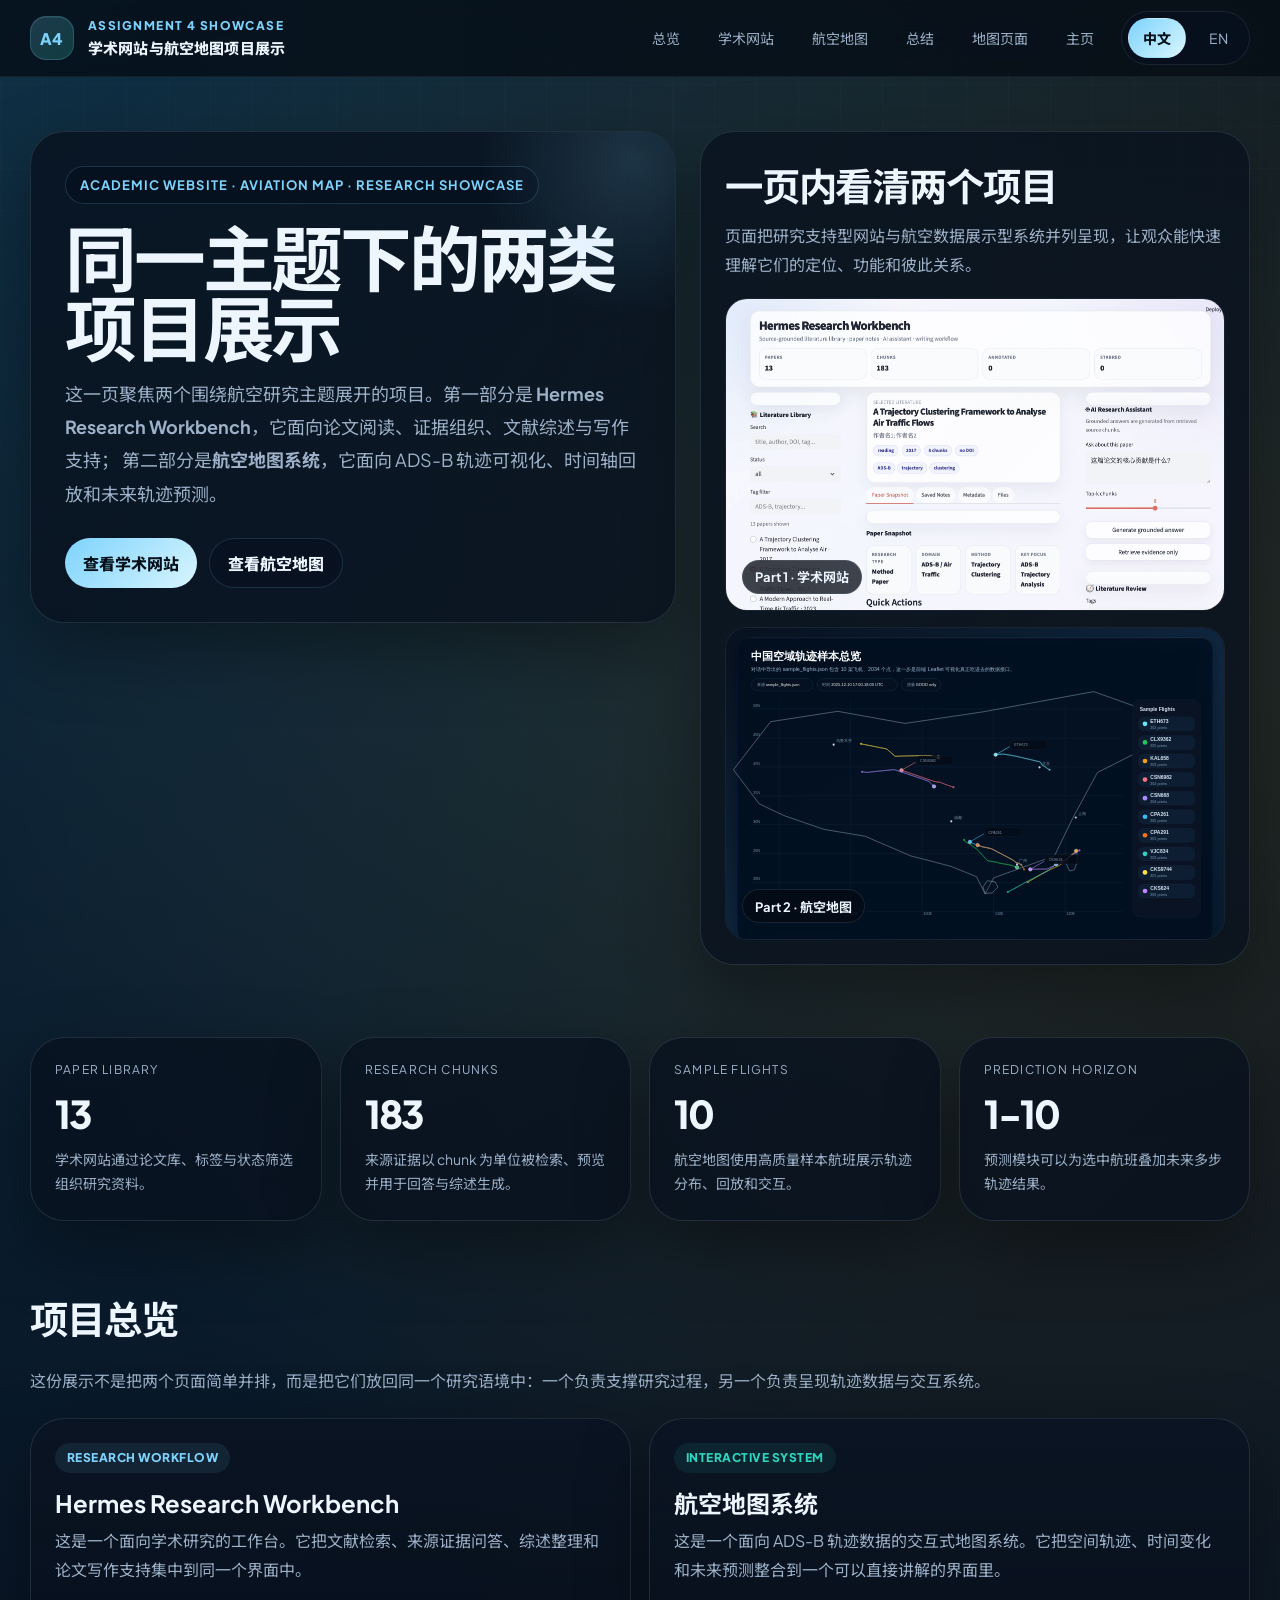
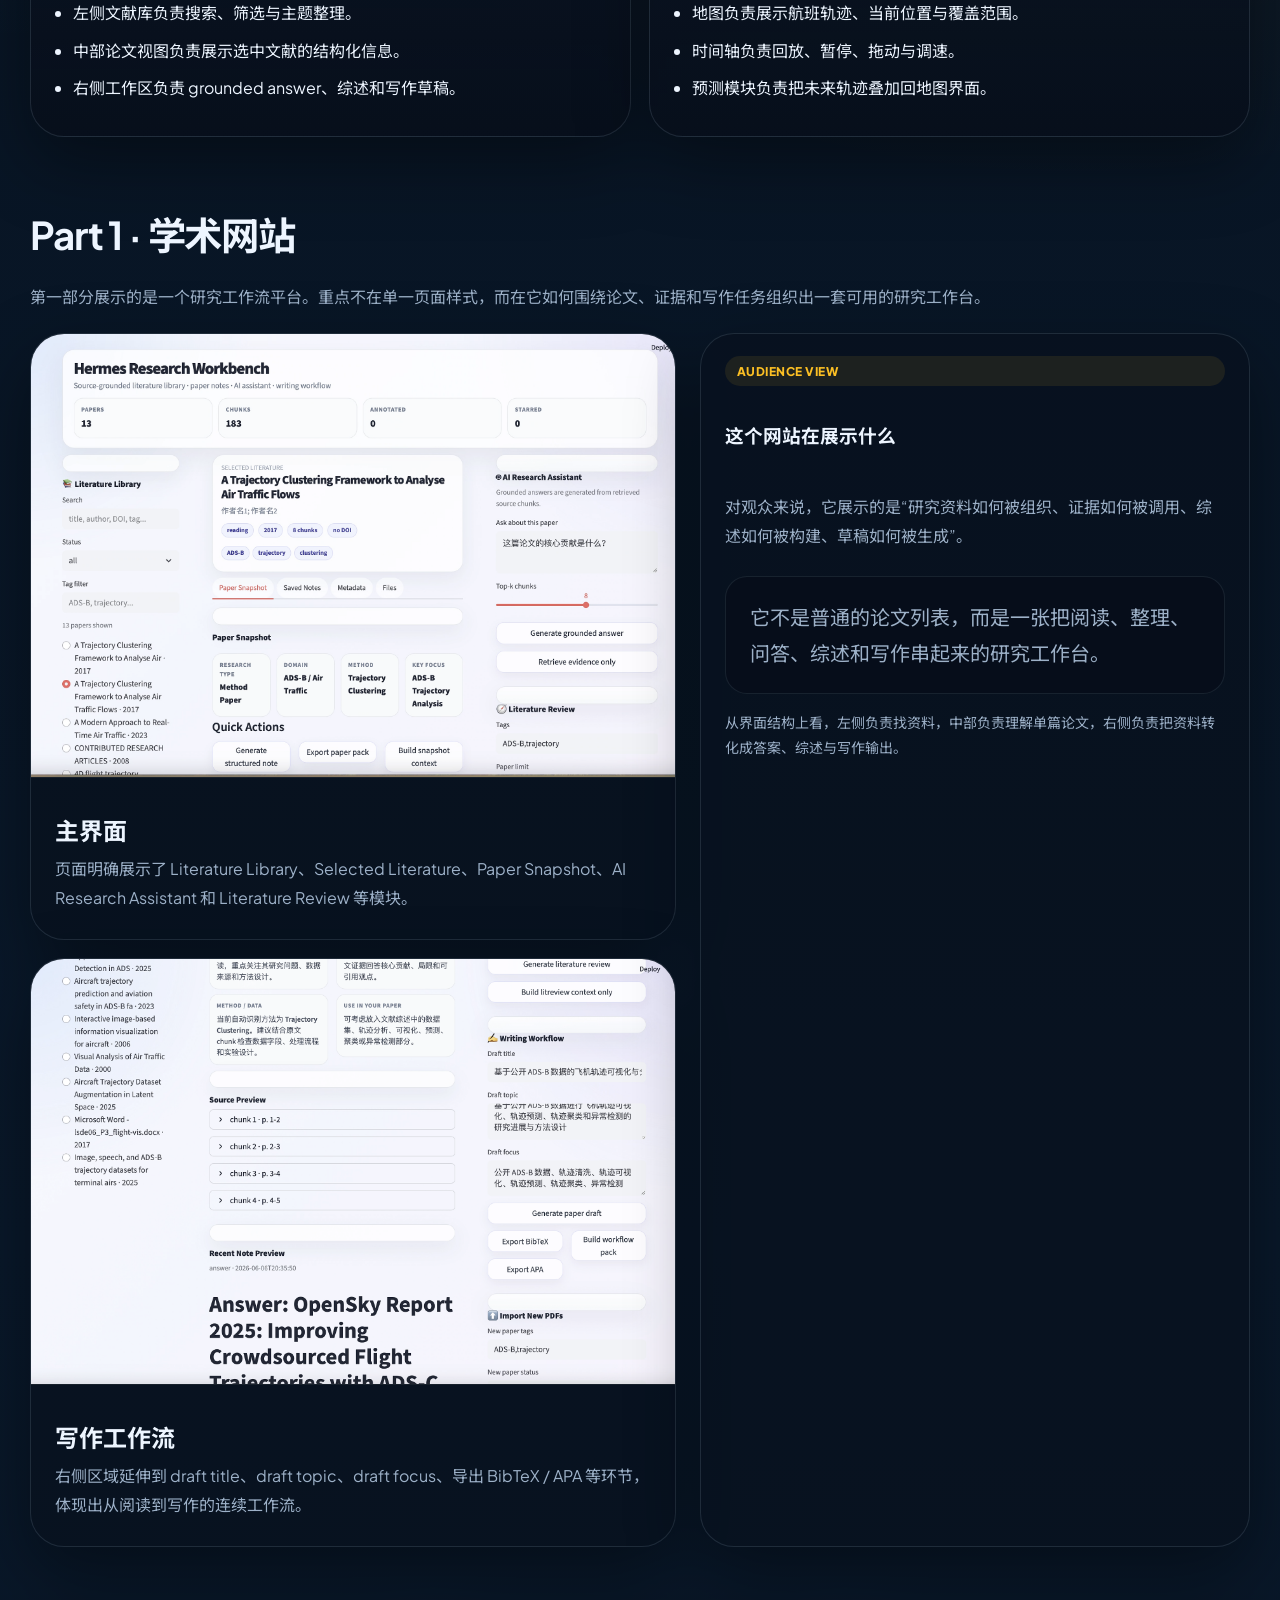
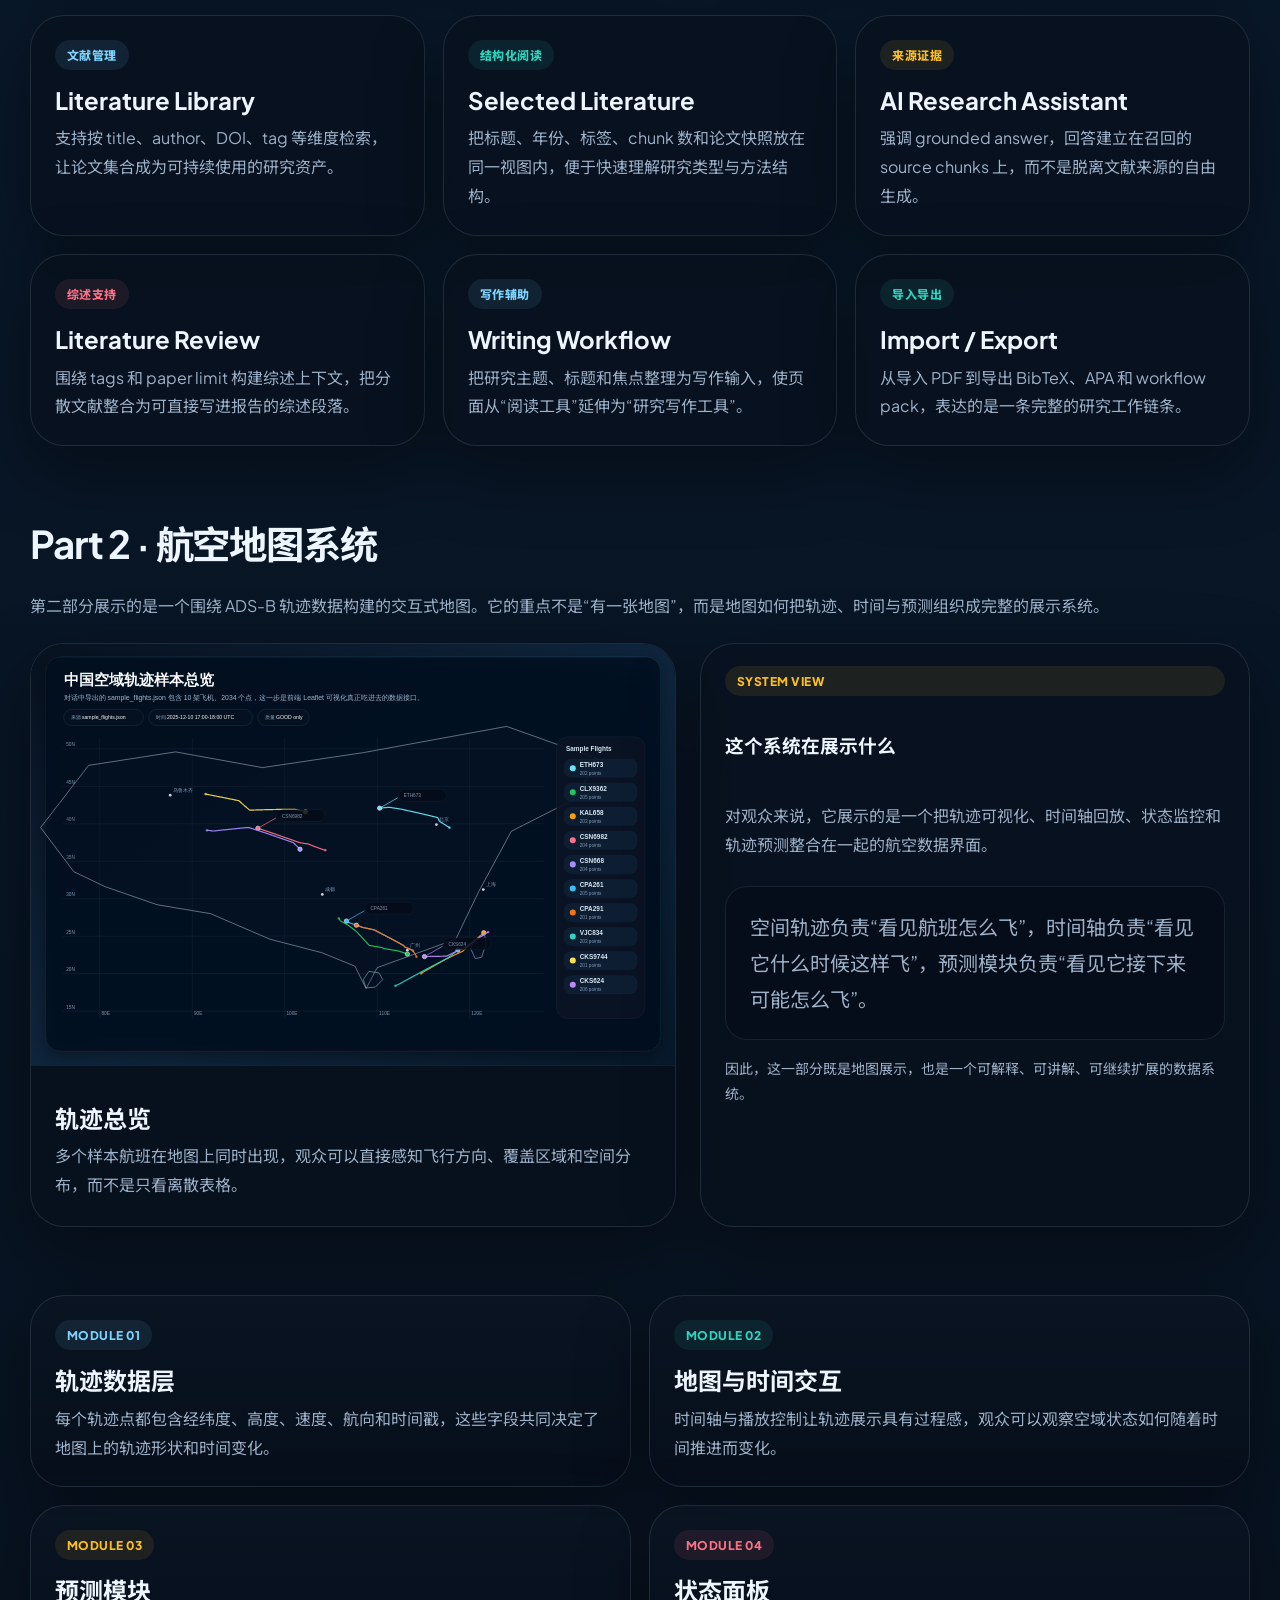
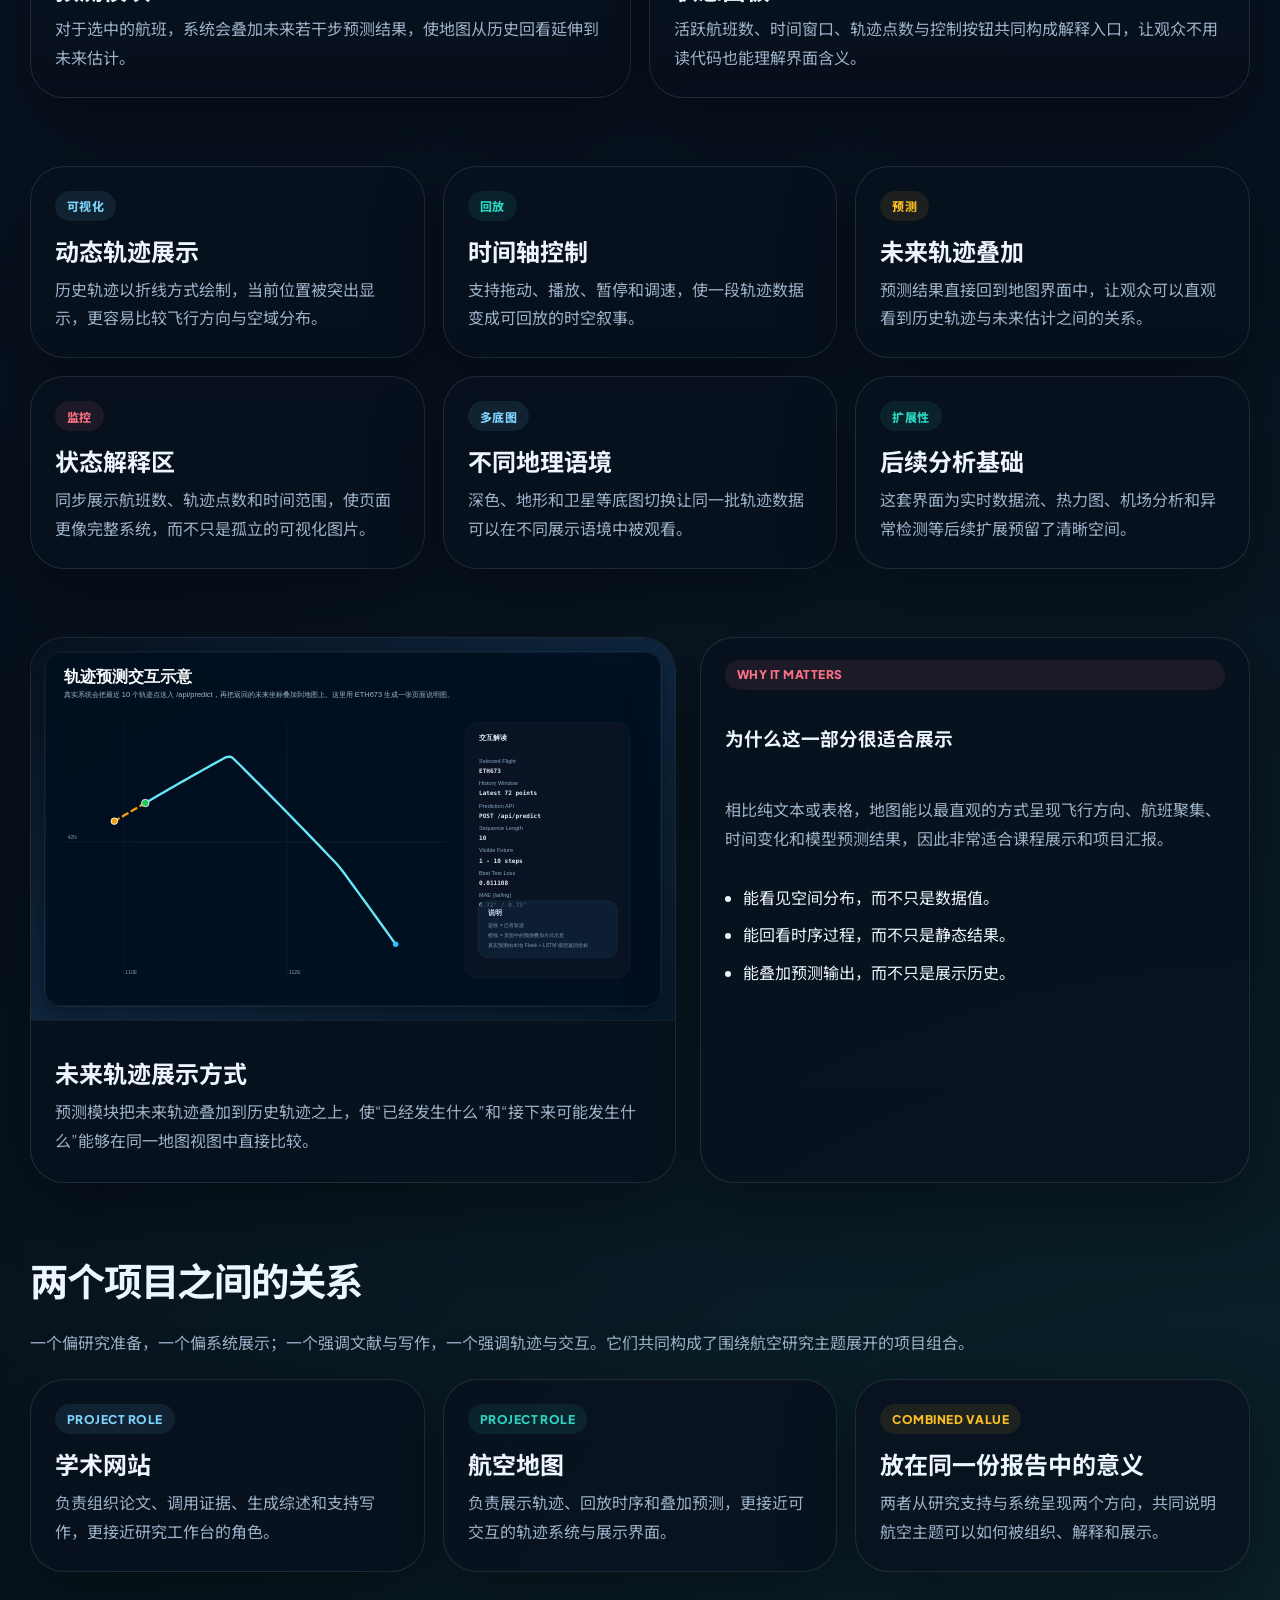
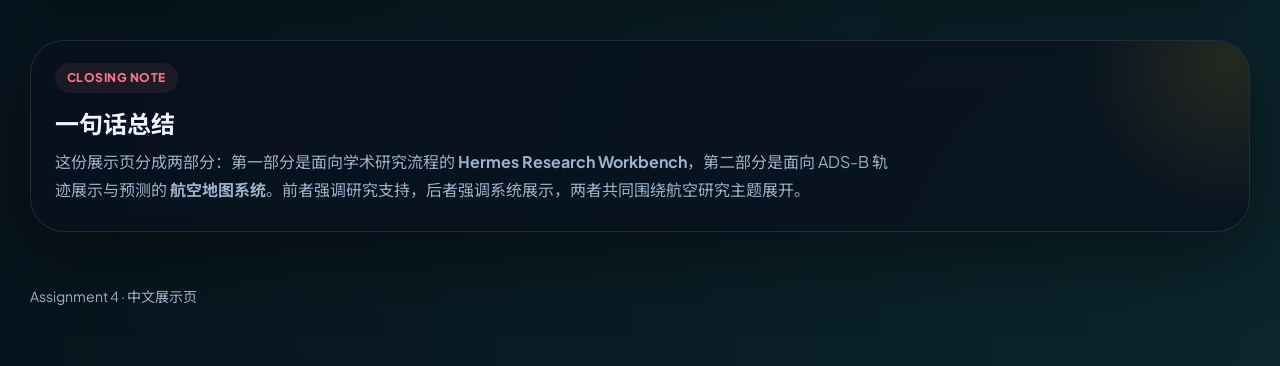
==== static/assignment4/index.html @ 3977a684 "add pro4" ====
<!DOCTYPE html>
<html lang="zh-CN">
<head>
    <meta charset="UTF-8">
    <meta name="viewport" content="width=device-width, initial-scale=1.0">
    <title>Assignment 4 | 学术网站与航空地图项目展示</title>
    <meta name="description" content="Assignment 4 项目展示：Hermes Research Workbench 与航空地图系统。">
    <link rel="preconnect" href="https://fonts.googleapis.com">
    <link rel="preconnect" href="https://fonts.gstatic.com" crossorigin>
    <link href="https://fonts.googleapis.com/css2?family=Noto+Sans+SC:wght@400;500;700;800&family=Plus+Jakarta+Sans:wght@500;700;800&display=swap" rel="stylesheet">
    <link rel="stylesheet" href="./showcase.css">
    <script defer src="./showcase.js"></script>
</head>
<body class="lang-zh">
    <header class="topbar">
        <div class="topbar-inner">
            <a class="brand" href="./index.html">
                <span class="brand-mark">A4</span>
                <span class="brand-copy">
                    <span class="brand-kicker">Assignment 4 Showcase</span>
                    <span class="brand-title">学术网站与航空地图项目展示</span>
                </span>
            </a>
            <div class="topbar-right">
                <nav class="topnav">
                    <a href="#overview">总览</a>
                    <a href="#academic">学术网站</a>
                    <a href="#aviation">航空地图</a>
                    <a href="#summary">总结</a>
                    <a data-route="map" href="../map/">地图页面</a>
                    <a data-route="home" href="../">主页</a>
                </nav>
                <div class="lang-switch" aria-label="语言切换">
                    <a class="lang-pill is-active" href="./index.html">中文</a>
                    <a class="lang-pill" href="./en.html">EN</a>
                </div>
            </div>
        </div>
    </header>

    <main class="page-shell">
        <section class="hero">
            <div class="hero-grid">
                <article class="hero-copy panel" data-reveal>
                    <span class="eyebrow">Academic Website · Aviation Map · Research Showcase</span>
                    <h1>同一主题下的两类项目展示</h1>
                    <p class="lead">
                        这一页聚焦两个围绕航空研究主题展开的项目。第一部分是
                        <strong>Hermes Research Workbench</strong>，它面向论文阅读、证据组织、文献综述与写作支持；
                        第二部分是<strong>航空地图系统</strong>，它面向 ADS-B 轨迹可视化、时间轴回放和未来轨迹预测。
                    </p>
                    <div class="hero-actions">
                        <a class="button button-primary" href="#academic">查看学术网站</a>
                        <a class="button button-secondary" href="#aviation">查看航空地图</a>
                    </div>
                </article>

                <aside class="hero-preview panel" data-reveal>
                    <div class="hero-preview-head">
                        <h2>一页内看清两个项目</h2>
                        <p>
                            页面把研究支持型网站与航空数据展示型系统并列呈现，让观众能快速理解它们的定位、功能和彼此关系。
                        </p>
                    </div>
                    <div class="preview-stack">
                        <div class="preview-tile">
                            <img src="../images/agent-story/academic-site-1.png" alt="Hermes Research Workbench 主界面">
                            <span class="preview-label">Part 1 · 学术网站</span>
                        </div>
                        <div class="preview-tile">
                            <img src="../images/agent-story/overview-map.svg" alt="航空地图轨迹总览">
                            <span class="preview-label">Part 2 · 航空地图</span>
                        </div>
                    </div>
                </aside>
            </div>
        </section>

        <section>
            <div class="metric-grid">
                <article class="metric-card" data-reveal>
                    <div class="metric-label">Paper Library</div>
                    <div class="metric-value">13</div>
                    <div class="metric-note">学术网站通过论文库、标签与状态筛选组织研究资料。</div>
                </article>
                <article class="metric-card" data-reveal>
                    <div class="metric-label">Research Chunks</div>
                    <div class="metric-value">183</div>
                    <div class="metric-note">来源证据以 chunk 为单位被检索、预览并用于回答与综述生成。</div>
                </article>
                <article class="metric-card" data-reveal>
                    <div class="metric-label">Sample Flights</div>
                    <div class="metric-value">10</div>
                    <div class="metric-note">航空地图使用高质量样本航班展示轨迹分布、回放和交互。</div>
                </article>
                <article class="metric-card" data-reveal>
                    <div class="metric-label">Prediction Horizon</div>
                    <div class="metric-value">1-10</div>
                    <div class="metric-note">预测模块可以为选中航班叠加未来多步轨迹结果。</div>
                </article>
            </div>
        </section>

        <section id="overview">
            <div class="section-head" data-reveal>
                <h2>项目总览</h2>
                <p>
                    这份展示不是把两个页面简单并排，而是把它们放回同一个研究语境中：一个负责支撑研究过程，另一个负责呈现轨迹数据与交互系统。
                </p>
            </div>
            <div class="project-grid">
                <article class="project-card" data-reveal>
                    <span class="pill pill-cyan">Research Workflow</span>
                    <h3>Hermes Research Workbench</h3>
                    <p>
                        这是一个面向学术研究的工作台。它把文献检索、来源证据问答、综述整理和论文写作支持集中到同一个界面中。
                    </p>
                    <ul class="bullet-list">
                        <li>左侧文献库负责搜索、筛选与主题整理。</li>
                        <li>中部论文视图负责展示选中文献的结构化信息。</li>
                        <li>右侧工作区负责 grounded answer、综述和写作草稿。</li>
                    </ul>
                </article>
                <article class="project-card" data-reveal>
                    <span class="pill pill-teal">Interactive System</span>
                    <h3>航空地图系统</h3>
                    <p>
                        这是一个面向 ADS-B 轨迹数据的交互式地图系统。它把空间轨迹、时间变化和未来预测整合到一个可以直接讲解的界面里。
                    </p>
                    <ul class="bullet-list">
                        <li>地图负责展示航班轨迹、当前位置与覆盖范围。</li>
                        <li>时间轴负责回放、暂停、拖动与调速。</li>
                        <li>预测模块负责把未来轨迹叠加回地图界面。</li>
                    </ul>
                </article>
            </div>
        </section>

        <section id="academic">
            <div class="section-head" data-reveal>
                <h2>Part 1 · 学术网站</h2>
                <p>
                    第一部分展示的是一个研究工作流平台。重点不在单一页面样式，而在它如何围绕论文、证据和写作任务组织出一套可用的研究工作台。
                </p>
            </div>
            <div class="split-grid">
                <div class="image-stack">
                    <article class="image-card" data-reveal>
                        <img src="../images/agent-story/academic-site-1.png" alt="Hermes Research Workbench 主界面截图">
                        <div class="image-caption">
                            <h3>主界面</h3>
                            <p>
                                页面明确展示了 Literature Library、Selected Literature、Paper Snapshot、AI Research Assistant 和 Literature Review 等模块。
                            </p>
                        </div>
                    </article>
                    <article class="image-card" data-reveal>
                        <img src="../images/agent-story/academic-site-2.png" alt="Writing Workflow 与综述工作区截图">
                        <div class="image-caption">
                            <h3>写作工作流</h3>
                            <p>
                                右侧区域延伸到 draft title、draft topic、draft focus、导出 BibTeX / APA 等环节，体现出从阅读到写作的连续工作流。
                            </p>
                        </div>
                    </article>
                </div>
                <article class="panel panel-copy" data-reveal>
                    <span class="pill pill-amber">Audience View</span>
                    <h3>这个网站在展示什么</h3>
                    <p>
                        对观众来说，它展示的是“研究资料如何被组织、证据如何被调用、综述如何被构建、草稿如何被生成”。
                    </p>
                    <p class="quote">
                        它不是普通的论文列表，而是一张把阅读、整理、问答、综述和写作串起来的研究工作台。
                    </p>
                    <div class="inline-note">
                        从界面结构上看，左侧负责找资料，中部负责理解单篇论文，右侧负责把资料转化成答案、综述与写作输出。
                    </div>
                </article>
            </div>
        </section>

        <section>
            <div class="feature-grid">
                <article class="feature-card" data-reveal>
                    <span class="pill pill-cyan">文献管理</span>
                    <h3>Literature Library</h3>
                    <p>支持按 title、author、DOI、tag 等维度检索，让论文集合成为可持续使用的研究资产。</p>
                </article>
                <article class="feature-card" data-reveal>
                    <span class="pill pill-teal">结构化阅读</span>
                    <h3>Selected Literature</h3>
                    <p>把标题、年份、标签、chunk 数和论文快照放在同一视图内，便于快速理解研究类型与方法结构。</p>
                </article>
                <article class="feature-card" data-reveal>
                    <span class="pill pill-amber">来源证据</span>
                    <h3>AI Research Assistant</h3>
                    <p>强调 grounded answer，回答建立在召回的 source chunks 上，而不是脱离文献来源的自由生成。</p>
                </article>
                <article class="feature-card" data-reveal>
                    <span class="pill pill-rose">综述支持</span>
                    <h3>Literature Review</h3>
                    <p>围绕 tags 和 paper limit 构建综述上下文，把分散文献整合为可直接写进报告的综述段落。</p>
                </article>
                <article class="feature-card" data-reveal>
                    <span class="pill pill-cyan">写作辅助</span>
                    <h3>Writing Workflow</h3>
                    <p>把研究主题、标题和焦点整理为写作输入，使页面从“阅读工具”延伸为“研究写作工具”。</p>
                </article>
                <article class="feature-card" data-reveal>
                    <span class="pill pill-teal">导入导出</span>
                    <h3>Import / Export</h3>
                    <p>从导入 PDF 到导出 BibTeX、APA 和 workflow pack，表达的是一条完整的研究工作链条。</p>
                </article>
            </div>
        </section>

        <section id="aviation">
            <div class="section-head" data-reveal>
                <h2>Part 2 · 航空地图系统</h2>
                <p>
                    第二部分展示的是一个围绕 ADS-B 轨迹数据构建的交互式地图。它的重点不是“有一张地图”，而是地图如何把轨迹、时间与预测组织成完整的展示系统。
                </p>
            </div>
            <div class="split-grid">
                <article class="image-card" data-reveal>
                    <img src="../images/agent-story/overview-map.svg" alt="航空地图轨迹总览图">
                    <div class="image-caption">
                        <h3>轨迹总览</h3>
                        <p>
                            多个样本航班在地图上同时出现，观众可以直接感知飞行方向、覆盖区域和空间分布，而不是只看离散表格。
                        </p>
                    </div>
                </article>
                <article class="panel panel-copy" data-reveal>
                    <span class="pill pill-amber">System View</span>
                    <h3>这个系统在展示什么</h3>
                    <p>
                        对观众来说，它展示的是一个把轨迹可视化、时间轴回放、状态监控和轨迹预测整合在一起的航空数据界面。
                    </p>
                    <p class="quote">
                        空间轨迹负责“看见航班怎么飞”，时间轴负责“看见它什么时候这样飞”，预测模块负责“看见它接下来可能怎么飞”。
                    </p>
                    <div class="inline-note">
                        因此，这一部分既是地图展示，也是一个可解释、可讲解、可继续扩展的数据系统。
                    </div>
                </article>
            </div>
        </section>

        <section>
            <div class="timeline-grid">
                <article class="timeline-card" data-reveal>
                    <span class="pill pill-cyan">Module 01</span>
                    <h3>轨迹数据层</h3>
                    <p>每个轨迹点都包含经纬度、高度、速度、航向和时间戳，这些字段共同决定了地图上的轨迹形状和时间变化。</p>
                </article>
                <article class="timeline-card" data-reveal>
                    <span class="pill pill-teal">Module 02</span>
                    <h3>地图与时间交互</h3>
                    <p>时间轴与播放控制让轨迹展示具有过程感，观众可以观察空域状态如何随着时间推进而变化。</p>
                </article>
                <article class="timeline-card" data-reveal>
                    <span class="pill pill-amber">Module 03</span>
                    <h3>预测模块</h3>
                    <p>对于选中的航班，系统会叠加未来若干步预测结果，使地图从历史回看延伸到未来估计。</p>
                </article>
                <article class="timeline-card" data-reveal>
                    <span class="pill pill-rose">Module 04</span>
                    <h3>状态面板</h3>
                    <p>活跃航班数、时间窗口、轨迹点数与控制按钮共同构成解释入口，让观众不用读代码也能理解界面含义。</p>
                </article>
            </div>
        </section>

        <section>
            <div class="feature-grid">
                <article class="feature-card" data-reveal>
                    <span class="pill pill-cyan">可视化</span>
                    <h3>动态轨迹展示</h3>
                    <p>历史轨迹以折线方式绘制，当前位置被突出显示，更容易比较飞行方向与空域分布。</p>
                </article>
                <article class="feature-card" data-reveal>
                    <span class="pill pill-teal">回放</span>
                    <h3>时间轴控制</h3>
                    <p>支持拖动、播放、暂停和调速，使一段轨迹数据变成可回放的时空叙事。</p>
                </article>
                <article class="feature-card" data-reveal>
                    <span class="pill pill-amber">预测</span>
                    <h3>未来轨迹叠加</h3>
                    <p>预测结果直接回到地图界面中，让观众可以直观看到历史轨迹与未来估计之间的关系。</p>
                </article>
                <article class="feature-card" data-reveal>
                    <span class="pill pill-rose">监控</span>
                    <h3>状态解释区</h3>
                    <p>同步展示航班数、轨迹点数和时间范围，使页面更像完整系统，而不只是孤立的可视化图片。</p>
                </article>
                <article class="feature-card" data-reveal>
                    <span class="pill pill-cyan">多底图</span>
                    <h3>不同地理语境</h3>
                    <p>深色、地形和卫星等底图切换让同一批轨迹数据可以在不同展示语境中被观看。</p>
                </article>
                <article class="feature-card" data-reveal>
                    <span class="pill pill-teal">扩展性</span>
                    <h3>后续分析基础</h3>
                    <p>这套界面为实时数据流、热力图、机场分析和异常检测等后续扩展预留了清晰空间。</p>
                </article>
            </div>
        </section>

        <section>
            <div class="split-grid">
                <article class="image-card" data-reveal>
                    <img src="../images/agent-story/prediction-map.svg" alt="预测轨迹展示方式示意图">
                    <div class="image-caption">
                        <h3>未来轨迹展示方式</h3>
                        <p>
                            预测模块把未来轨迹叠加到历史轨迹之上，使“已经发生什么”和“接下来可能发生什么”能够在同一地图视图中直接比较。
                        </p>
                    </div>
                </article>
                <article class="panel panel-copy" data-reveal>
                    <span class="pill pill-rose">Why It Matters</span>
                    <h3>为什么这一部分很适合展示</h3>
                    <p>
                        相比纯文本或表格，地图能以最直观的方式呈现飞行方向、航班聚集、时间变化和模型预测结果，因此非常适合课程展示和项目汇报。
                    </p>
                    <ul class="bullet-list">
                        <li>能看见空间分布，而不只是数据值。</li>
                        <li>能回看时序过程，而不只是静态结果。</li>
                        <li>能叠加预测输出，而不只是展示历史。</li>
                    </ul>
                </article>
            </div>
        </section>

        <section id="summary">
            <div class="section-head" data-reveal>
                <h2>两个项目之间的关系</h2>
                <p>
                    一个偏研究准备，一个偏系统展示；一个强调文献与写作，一个强调轨迹与交互。它们共同构成了围绕航空研究主题展开的项目组合。
                </p>
            </div>
            <div class="summary-grid">
                <article class="summary-card" data-reveal>
                    <span class="pill pill-cyan">Project Role</span>
                    <h3>学术网站</h3>
                    <p>负责组织论文、调用证据、生成综述和支持写作，更接近研究工作台的角色。</p>
                </article>
                <article class="summary-card" data-reveal>
                    <span class="pill pill-teal">Project Role</span>
                    <h3>航空地图</h3>
                    <p>负责展示轨迹、回放时序和叠加预测，更接近可交互的轨迹系统与展示界面。</p>
                </article>
                <article class="summary-card" data-reveal>
                    <span class="pill pill-amber">Combined Value</span>
                    <h3>放在同一份报告中的意义</h3>
                    <p>两者从研究支持与系统呈现两个方向，共同说明航空主题可以如何被组织、解释和展示。</p>
                </article>
            </div>
        </section>

        <section>
            <article class="closing-card" data-reveal>
                <span class="pill pill-rose">Closing Note</span>
                <h3>一句话总结</h3>
                <p>
                    这份展示页分成两部分：第一部分是面向学术研究流程的
                    <strong>Hermes Research Workbench</strong>，第二部分是面向 ADS-B 轨迹展示与预测的
                    <strong>航空地图系统</strong>。前者强调研究支持，后者强调系统展示，两者共同围绕航空研究主题展开。
                </p>
            </article>
        </section>
    </main>

    <footer class="page-shell footer">
        Assignment 4 · 中文展示页
    </footer>
</body>
</html>
---- static/assignment4/showcase.css ----
:root {
    --bg: #07111d;
    --bg-soft: #0c1d31;
    --panel: rgba(8, 17, 30, 0.78);
    --panel-strong: rgba(7, 14, 26, 0.92);
    --line: rgba(154, 177, 198, 0.16);
    --text: #edf5ff;
    --muted: #9db1c8;
    --accent: #7dd3fc;
    --accent-strong: #38bdf8;
    --teal: #2dd4bf;
    --amber: #fbbf24;
    --rose: #fb7185;
    --shadow: 0 26px 70px rgba(0, 0, 0, 0.38);
    --radius-xl: 34px;
    --radius-lg: 24px;
    --radius-md: 18px;
    --content-width: 1220px;
    --transition: 220ms ease;
}

* {
    box-sizing: border-box;
}

html {
    scroll-behavior: smooth;
}

body {
    margin: 0;
    color: var(--text);
    font-family: "Plus Jakarta Sans", "Noto Sans SC", "PingFang SC", "Microsoft YaHei", sans-serif;
    background:
        radial-gradient(circle at 0% 0%, rgba(56, 189, 248, 0.18), transparent 24%),
        radial-gradient(circle at 84% 10%, rgba(251, 191, 36, 0.12), transparent 18%),
        radial-gradient(circle at 100% 100%, rgba(45, 212, 191, 0.12), transparent 26%),
        linear-gradient(180deg, #07111d 0%, #09182a 42%, #060d17 100%);
}

body::before {
    content: "";
    position: fixed;
    inset: 0;
    pointer-events: none;
    background-image:
        linear-gradient(rgba(154, 177, 198, 0.045) 1px, transparent 1px),
        linear-gradient(90deg, rgba(154, 177, 198, 0.045) 1px, transparent 1px);
    background-size: 42px 42px;
    mask-image: linear-gradient(180deg, rgba(255, 255, 255, 0.65), transparent 82%);
}

a {
    color: inherit;
    text-decoration: none;
}

img {
    max-width: 100%;
    display: block;
}

.page-shell {
    width: min(var(--content-width), calc(100% - 40px));
    margin: 0 auto;
    position: relative;
    z-index: 1;
}

.topbar {
    position: sticky;
    top: 0;
    z-index: 20;
    backdrop-filter: blur(18px);
    background: rgba(5, 11, 20, 0.74);
    border-bottom: 1px solid rgba(154, 177, 198, 0.08);
}

.topbar-inner {
    width: min(var(--content-width), calc(100% - 40px));
    margin: 0 auto;
    min-height: 76px;
    display: flex;
    align-items: center;
    justify-content: space-between;
    gap: 18px;
}

.brand {
    display: flex;
    align-items: center;
    gap: 14px;
    min-width: 0;
    font-weight: 800;
    letter-spacing: 0.01em;
}

.brand-mark {
    width: 44px;
    height: 44px;
    border-radius: 16px;
    display: grid;
    place-items: center;
    background: linear-gradient(135deg, rgba(125, 211, 252, 0.2), rgba(45, 212, 191, 0.22));
    border: 1px solid rgba(125, 211, 252, 0.2);
    color: var(--accent);
    box-shadow: inset 0 1px 0 rgba(255, 255, 255, 0.08);
}

.brand-copy {
    display: grid;
    gap: 4px;
}

.brand-kicker {
    color: var(--accent);
    font-size: 12px;
    letter-spacing: 0.12em;
    text-transform: uppercase;
}

.brand-title {
    font-size: 15px;
    color: var(--text);
    white-space: nowrap;
    overflow: hidden;
    text-overflow: ellipsis;
}

.topbar-right {
    display: flex;
    align-items: center;
    gap: 12px;
}

.topnav {
    display: flex;
    flex-wrap: wrap;
    justify-content: flex-end;
    gap: 8px;
}

.topnav a,
.lang-pill,
.utility-pill {
    min-height: 40px;
    padding: 0 14px;
    border-radius: 999px;
    display: inline-flex;
    align-items: center;
    justify-content: center;
    color: var(--muted);
    border: 1px solid transparent;
    transition: color var(--transition), border-color var(--transition), background var(--transition), transform var(--transition);
    background: rgba(8, 17, 31, 0.3);
    font-size: 14px;
}

.topnav a:hover,
.lang-pill:hover,
.utility-pill:hover {
    color: var(--text);
    border-color: rgba(125, 211, 252, 0.2);
    background: rgba(12, 24, 40, 0.92);
    transform: translateY(-1px);
}

.lang-switch {
    display: inline-flex;
    align-items: center;
    gap: 8px;
    padding: 6px;
    border-radius: 999px;
    background: rgba(8, 17, 31, 0.8);
    border: 1px solid rgba(154, 177, 198, 0.12);
}

.lang-pill.is-active {
    color: #06101a;
    background: linear-gradient(135deg, var(--accent), #d9f5ff);
    border-color: transparent;
    font-weight: 800;
}

.hero {
    padding: 54px 0 24px;
}

.hero-grid,
.split-grid {
    display: grid;
    grid-template-columns: 1.08fr 0.92fr;
    gap: 24px;
    align-items: start;
}

.panel,
.project-card,
.feature-card,
.timeline-card,
.metric-card,
.image-card,
.summary-card,
.closing-card {
    background: var(--panel);
    border: 1px solid var(--line);
    box-shadow: var(--shadow);
    border-radius: var(--radius-xl);
}

.hero-copy {
    padding: 34px;
    position: relative;
    overflow: hidden;
}

.hero-copy::after {
    content: "";
    position: absolute;
    width: 320px;
    height: 320px;
    right: -120px;
    top: -130px;
    background: radial-gradient(circle, rgba(125, 211, 252, 0.16), transparent 68%);
    pointer-events: none;
}

.eyebrow {
    display: inline-flex;
    align-items: center;
    gap: 10px;
    min-height: 38px;
    padding: 0 14px;
    border-radius: 999px;
    color: var(--accent);
    background: rgba(8, 17, 31, 0.84);
    border: 1px solid rgba(125, 211, 252, 0.18);
    font-size: 13px;
    font-weight: 700;
    letter-spacing: 0.08em;
    text-transform: uppercase;
}

.hero h1 {
    margin: 18px 0 14px;
    max-width: 12ch;
    font-size: clamp(38px, 5.6vw, 74px);
    line-height: 0.98;
    letter-spacing: -0.045em;
}

.lead {
    margin: 0;
    color: var(--muted);
    max-width: 58ch;
    font-size: 18px;
    line-height: 1.86;
}

.hero-actions {
    display: flex;
    flex-wrap: wrap;
    gap: 12px;
    margin-top: 28px;
}

.button {
    min-height: 50px;
    padding: 0 18px;
    border-radius: 999px;
    display: inline-flex;
    align-items: center;
    justify-content: center;
    gap: 10px;
    font-weight: 800;
    transition: transform var(--transition), opacity var(--transition), background var(--transition), border-color var(--transition);
}

.button:hover {
    transform: translateY(-1px);
}

.button-primary {
    color: #041019;
    background: linear-gradient(135deg, var(--accent), #d9f5ff);
}

.button-secondary {
    color: var(--text);
    background: rgba(8, 17, 31, 0.78);
    border: 1px solid rgba(125, 211, 252, 0.16);
}

.hero-preview {
    padding: 24px;
    display: grid;
    gap: 18px;
}

.hero-preview-head h2,
.section-head h2 {
    margin: 0;
    font-size: clamp(28px, 3vw, 40px);
    letter-spacing: -0.03em;
}

.hero-preview-head p,
.section-head p,
.panel-copy p,
.image-caption p,
.feature-card p,
.project-card p,
.timeline-card p,
.summary-card p,
.closing-card p {
    margin: 10px 0 0;
    color: var(--muted);
    line-height: 1.8;
}

.preview-stack {
    display: grid;
    gap: 16px;
}

.preview-tile {
    position: relative;
    overflow: hidden;
    border-radius: 22px;
    background: rgba(6, 14, 26, 0.78);
    border: 1px solid rgba(154, 177, 198, 0.12);
}

.preview-tile img {
    width: 100%;
    aspect-ratio: 16 / 10;
    object-fit: cover;
    object-position: top center;
}

.preview-label {
    position: absolute;
    left: 16px;
    bottom: 16px;
    min-height: 34px;
    padding: 0 12px;
    border-radius: 999px;
    display: inline-flex;
    align-items: center;
    background: rgba(4, 11, 20, 0.76);
    border: 1px solid rgba(154, 177, 198, 0.14);
    color: var(--text);
    font-size: 13px;
    font-weight: 700;
    backdrop-filter: blur(14px);
}

.metric-grid,
.feature-grid,
.timeline-grid,
.summary-grid,
.project-grid {
    display: grid;
    gap: 18px;
}

.metric-grid {
    grid-template-columns: repeat(4, minmax(0, 1fr));
    margin: 14px 0 0;
}

.metric-card,
.feature-card,
.timeline-card,
.summary-card,
.project-card {
    padding: 24px;
}

.metric-label {
    color: var(--muted);
    font-size: 12px;
    letter-spacing: 0.1em;
    text-transform: uppercase;
}

.metric-value {
    margin-top: 12px;
    font-size: clamp(28px, 3vw, 44px);
    font-weight: 800;
    letter-spacing: -0.05em;
}

.metric-note {
    margin-top: 10px;
    color: var(--muted);
    font-size: 14px;
    line-height: 1.7;
}

section {
    padding: 34px 0;
}

.section-head {
    display: grid;
    gap: 12px;
    margin-bottom: 22px;
}

.project-grid {
    grid-template-columns: repeat(2, minmax(0, 1fr));
}

.project-card,
.timeline-card {
    background: linear-gradient(180deg, rgba(10, 20, 34, 0.94), rgba(7, 14, 26, 0.84));
}

.pill {
    display: inline-flex;
    align-items: center;
    min-height: 30px;
    padding: 0 12px;
    border-radius: 999px;
    font-size: 12px;
    letter-spacing: 0.04em;
    text-transform: uppercase;
    font-weight: 800;
}

.pill-cyan {
    color: var(--accent);
    background: rgba(125, 211, 252, 0.09);
}

.pill-teal {
    color: var(--teal);
    background: rgba(45, 212, 191, 0.09);
}

.pill-amber {
    color: var(--amber);
    background: rgba(251, 191, 36, 0.09);
}

.pill-rose {
    color: var(--rose);
    background: rgba(251, 113, 133, 0.09);
}

.project-card h3,
.feature-card h3,
.timeline-card h3,
.summary-card h3,
.image-caption h3,
.closing-card h3 {
    margin: 16px 0 10px;
    font-size: 24px;
    line-height: 1.2;
}

.bullet-list {
    margin: 14px 0 0;
    padding-left: 18px;
}

.bullet-list li {
    margin-bottom: 10px;
    line-height: 1.72;
}

.image-stack {
    display: grid;
    gap: 18px;
}

.image-card {
    overflow: hidden;
}

.image-card img {
    width: 100%;
    border-bottom: 1px solid rgba(154, 177, 198, 0.12);
    background: rgba(5, 11, 20, 0.78);
}

.image-caption,
.panel-copy,
.closing-card {
    padding: 22px 24px 26px;
}

.panel-copy {
    display: flex;
    flex-direction: column;
    gap: 16px;
    min-height: 100%;
}

.quote {
    margin: 0;
    padding: 22px 24px;
    border-radius: 22px;
    background: rgba(7, 14, 26, 0.82);
    border: 1px solid rgba(154, 177, 198, 0.12);
    color: var(--text);
    font-size: 20px;
    line-height: 1.78;
}

.inline-note {
    color: var(--muted);
    font-size: 14px;
    line-height: 1.75;
}

.feature-grid {
    grid-template-columns: repeat(3, minmax(0, 1fr));
}

.timeline-grid {
    grid-template-columns: repeat(2, minmax(0, 1fr));
}

.summary-grid {
    grid-template-columns: repeat(3, minmax(0, 1fr));
}

.closing-card {
    position: relative;
    overflow: hidden;
}

.closing-card::before {
    content: "";
    position: absolute;
    width: 320px;
    height: 320px;
    right: -140px;
    top: -140px;
    background: radial-gradient(circle, rgba(251, 191, 36, 0.12), transparent 68%);
    pointer-events: none;
}

.closing-card p {
    max-width: 70ch;
}

.footer {
    padding: 20px 0 60px;
    color: var(--muted);
    font-size: 14px;
}

[data-reveal] {
    opacity: 0;
    transform: translateY(24px);
    transition: opacity 520ms ease, transform 520ms ease;
}

[data-reveal].is-visible {
    opacity: 1;
    transform: translateY(0);
}

@media (max-width: 1160px) {
    .hero-grid,
    .split-grid,
    .project-grid,
    .feature-grid,
    .timeline-grid,
    .summary-grid {
        grid-template-columns: 1fr;
    }

    .metric-grid {
        grid-template-columns: repeat(2, minmax(0, 1fr));
    }

    .hero h1 {
        max-width: none;
    }
}

@media (max-width: 860px) {
    .topbar-inner {
        width: calc(100% - 28px);
        padding: 12px 0;
        align-items: flex-start;
        flex-direction: column;
    }

    .topbar-right {
        width: 100%;
        flex-direction: column;
        align-items: stretch;
    }

    .topnav {
        justify-content: flex-start;
    }

    .page-shell {
        width: calc(100% - 28px);
    }

    .hero {
        padding-top: 30px;
    }

    .hero-copy,
    .hero-preview,
    .metric-card,
    .project-card,
    .feature-card,
    .timeline-card,
    .summary-card,
    .panel-copy,
    .image-caption,
    .closing-card {
        padding: 20px;
    }

    .metric-grid {
        grid-template-columns: 1fr;
    }

    .hero h1 {
        font-size: 42px;
    }

    .quote {
        padding: 18px 20px;
        font-size: 18px;
    }
}
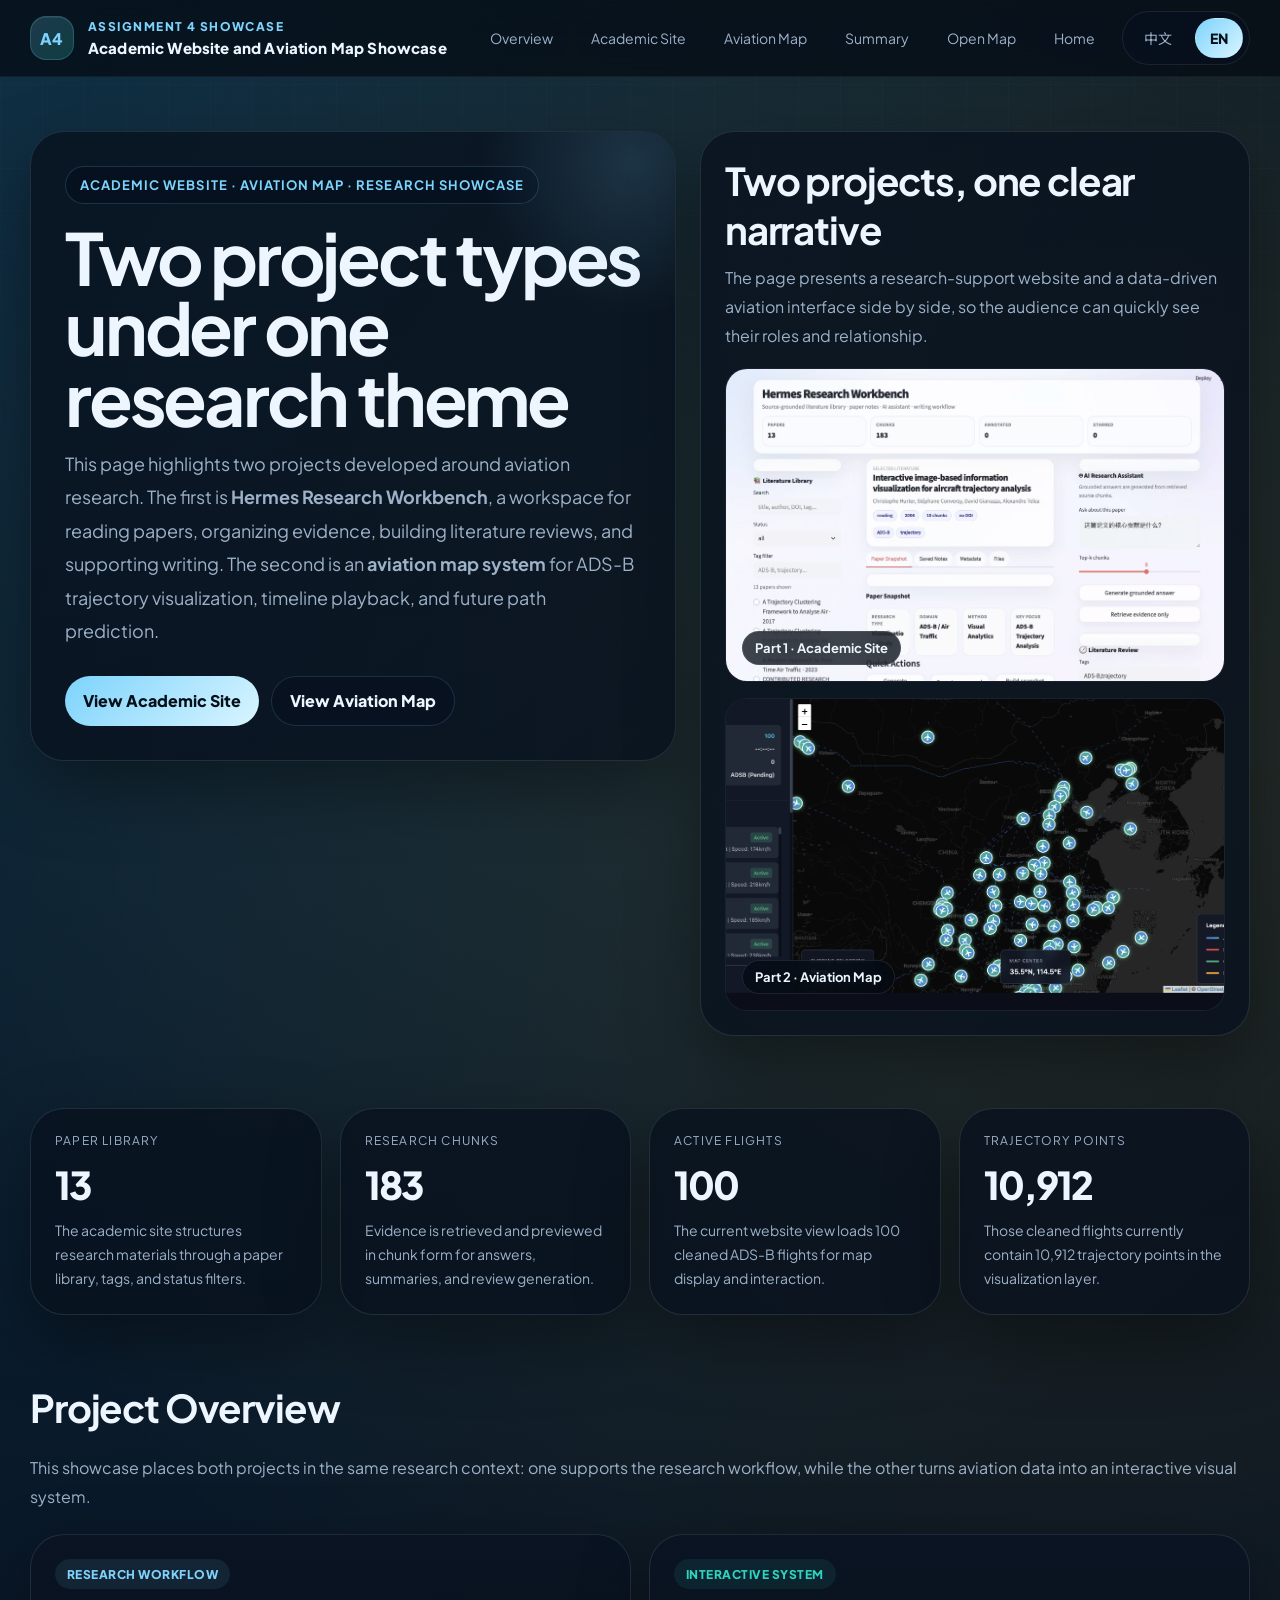
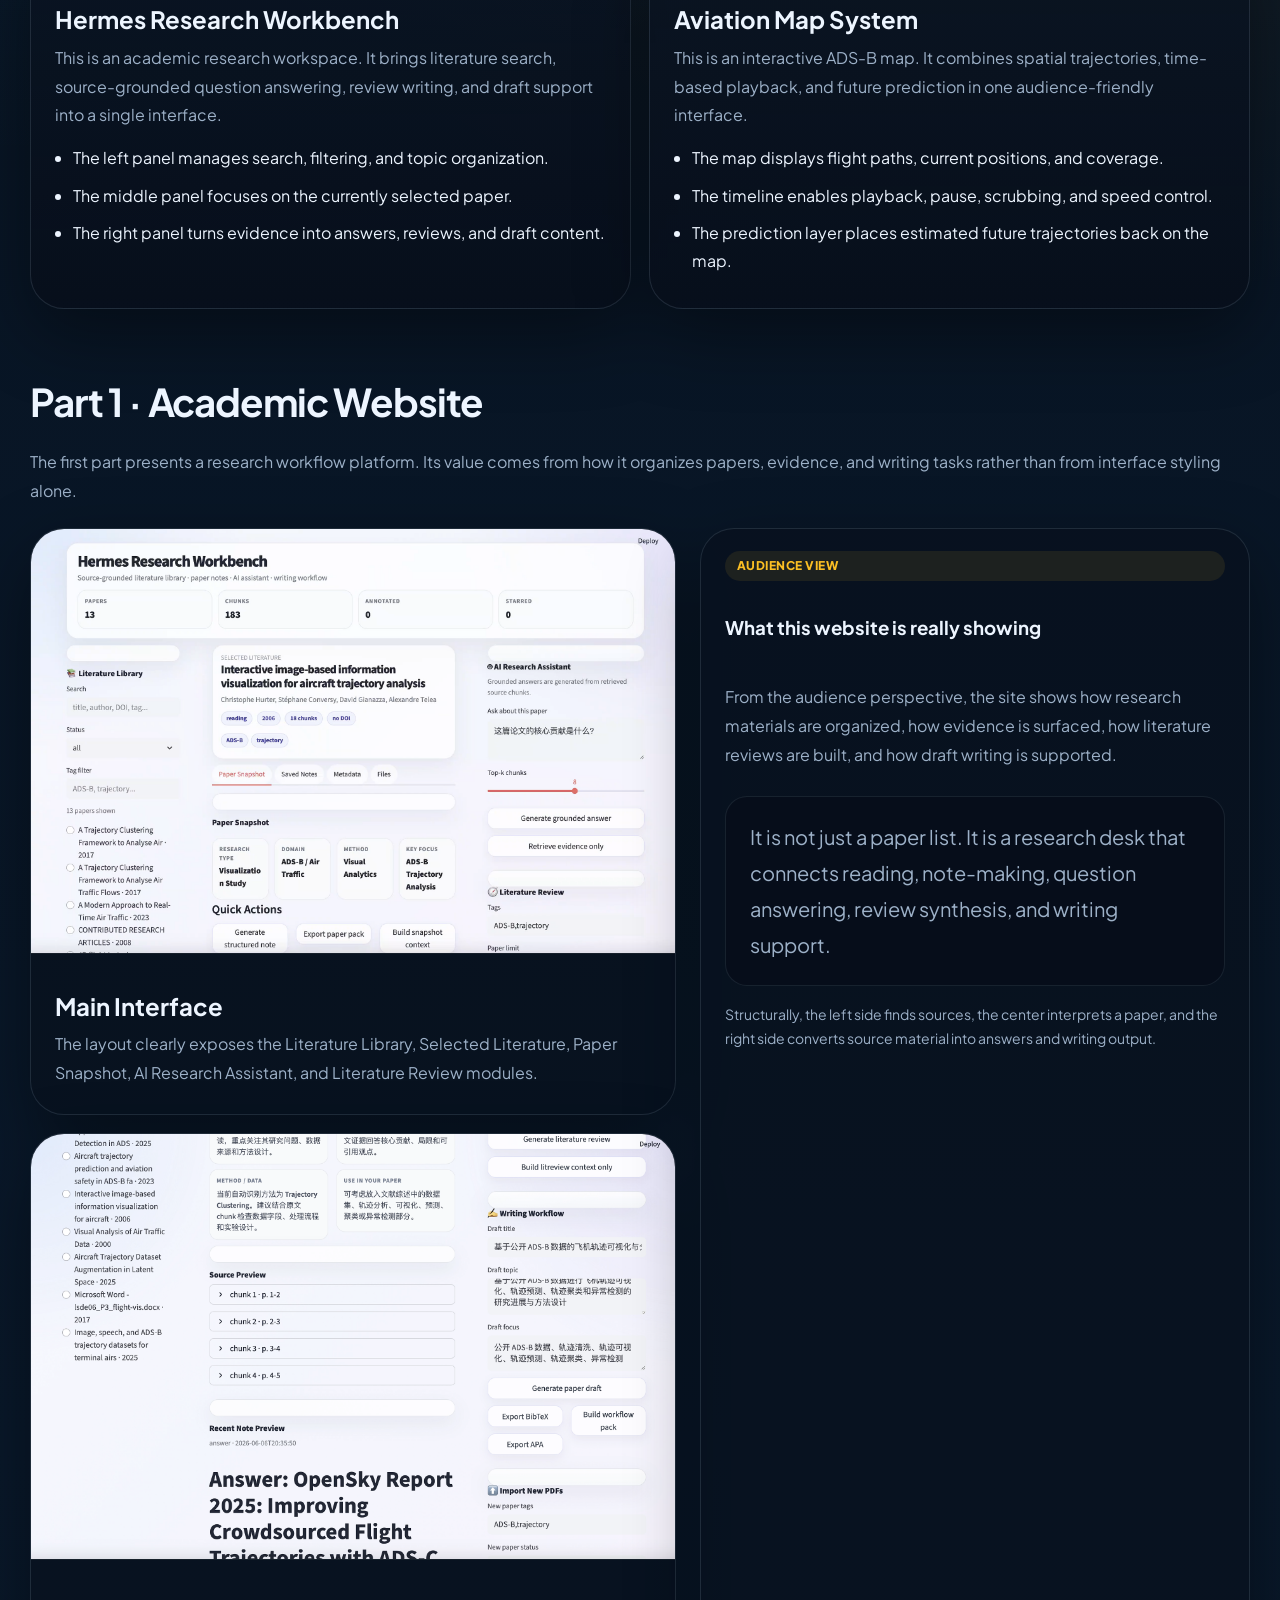
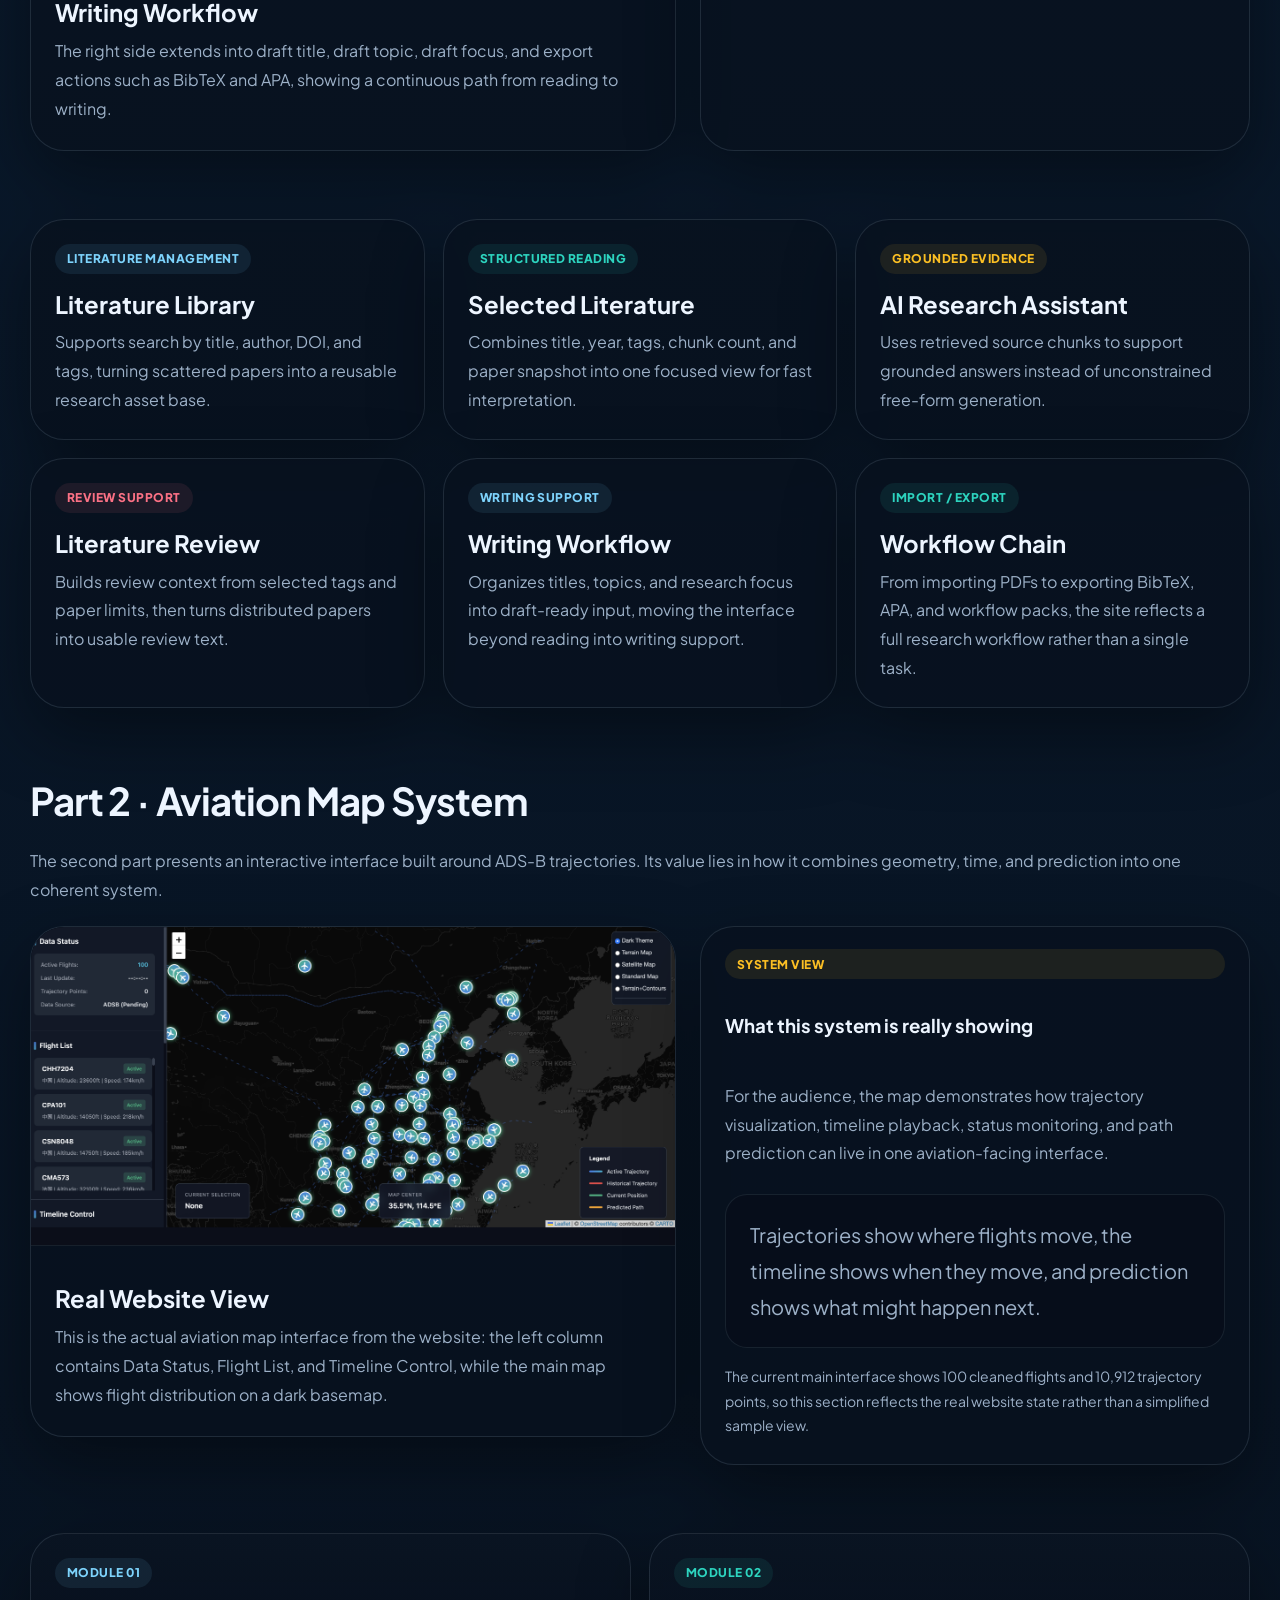
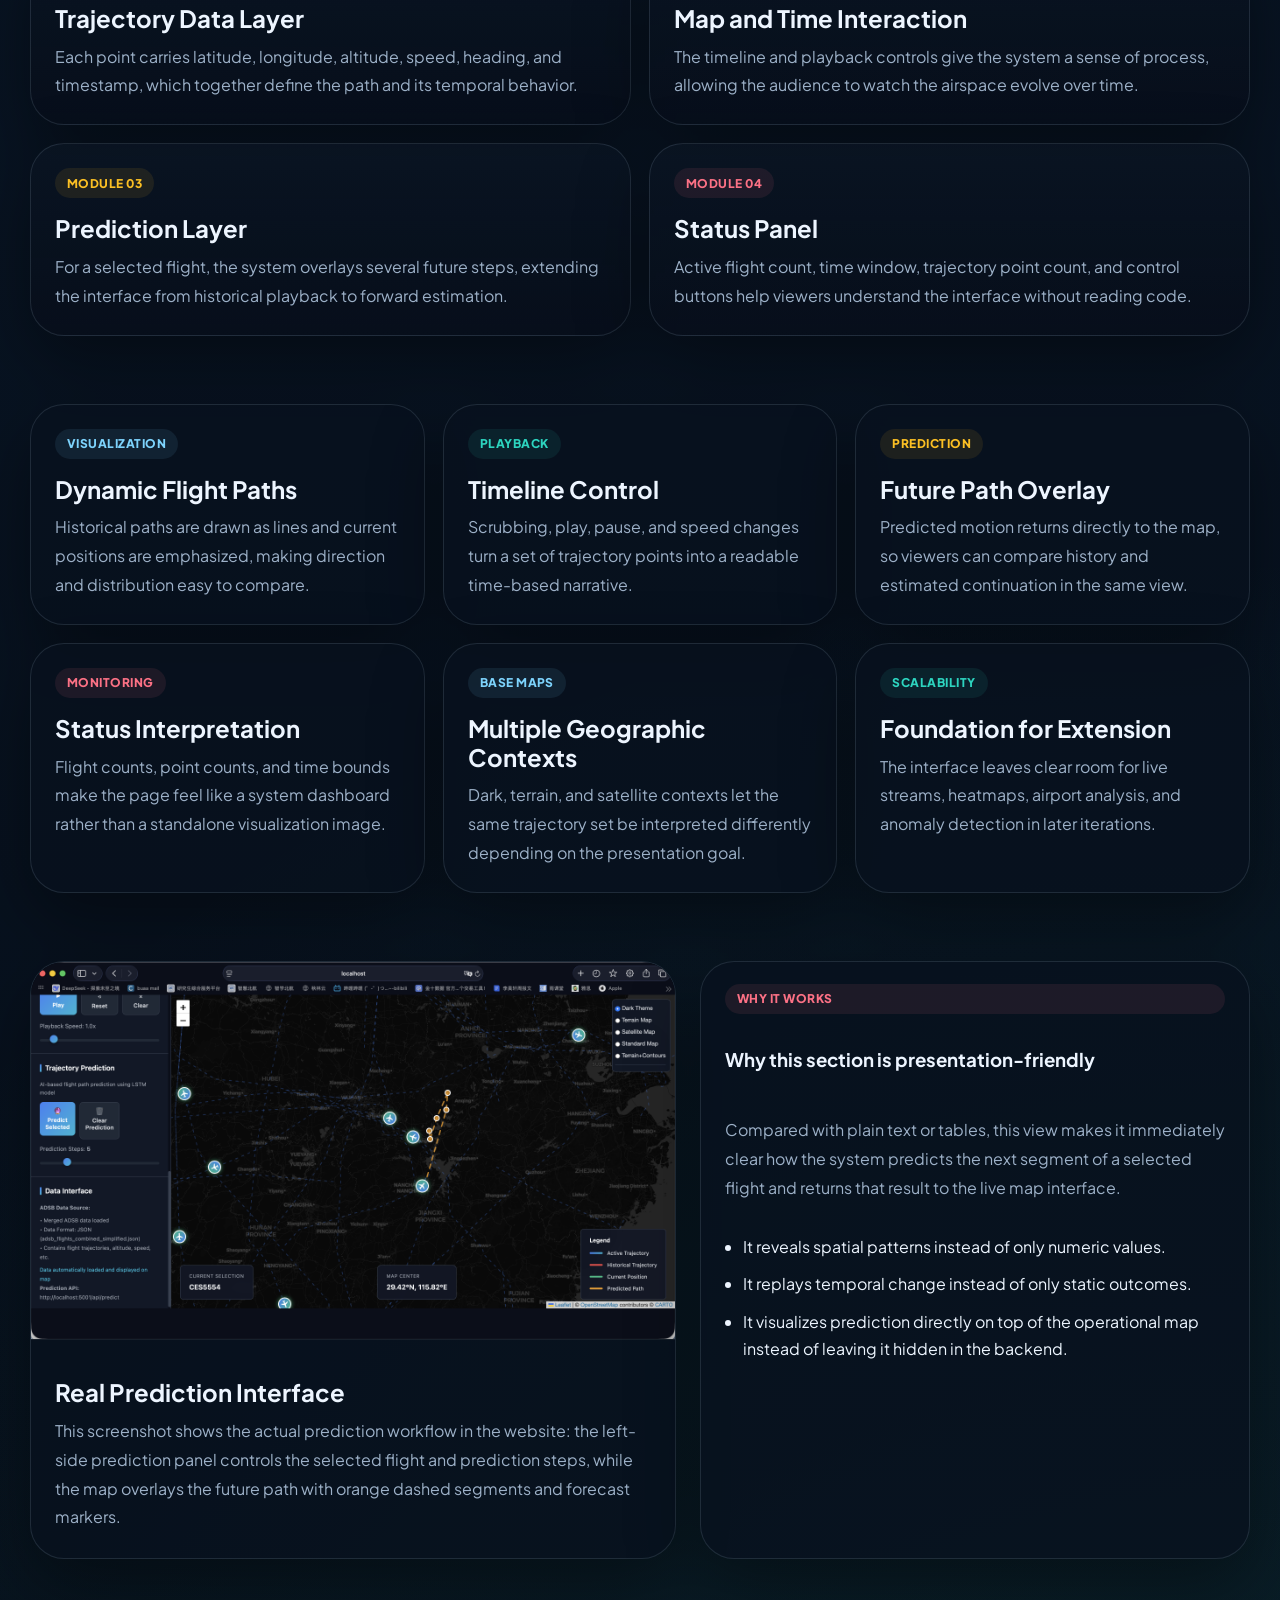
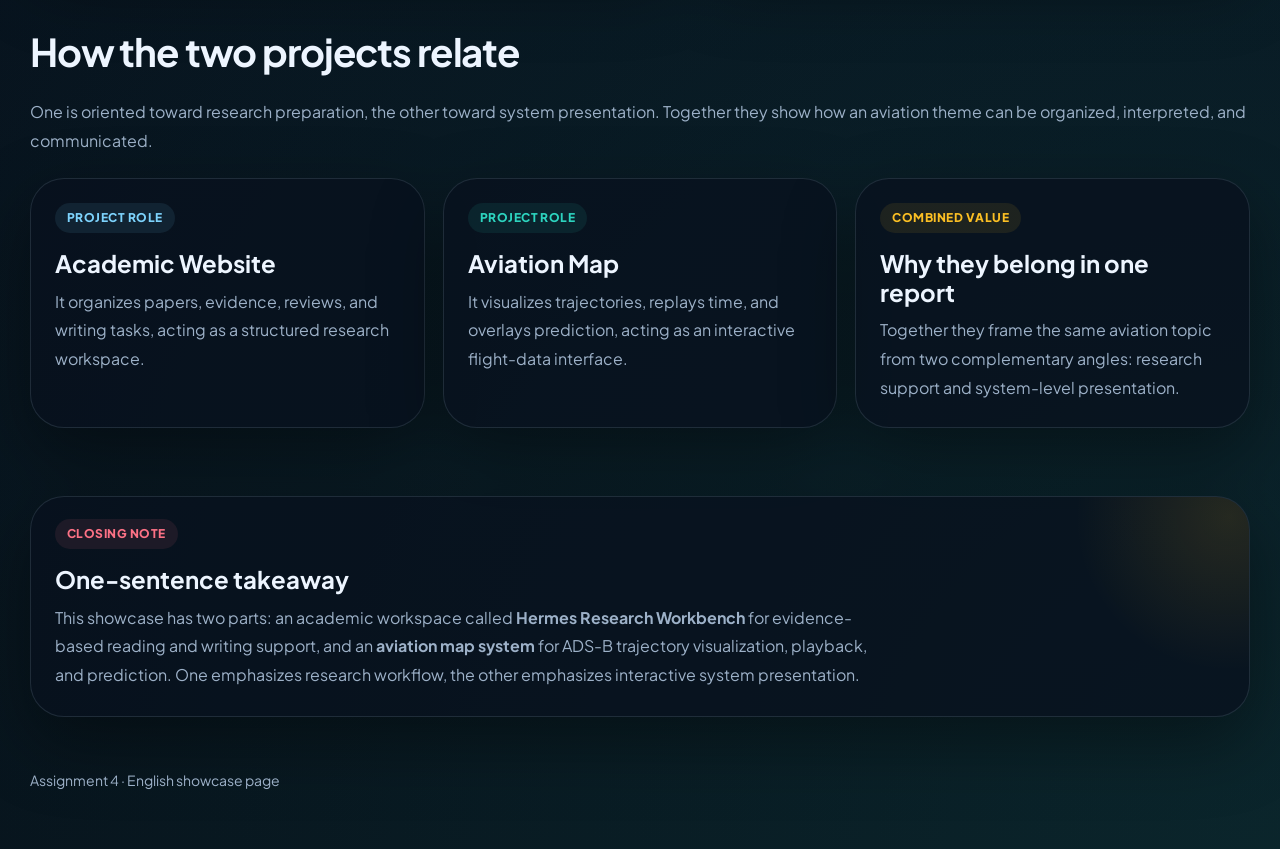
==== commit 5da72f14: "english" ====
--- a/static/assignment4/index.html
+++ b/static/assignment4/index.html
@@ -1,38 +1,38 @@
 <!DOCTYPE html>
-<html lang="zh-CN">
+<html lang="en">
 <head>
     <meta charset="UTF-8">
     <meta name="viewport" content="width=device-width, initial-scale=1.0">
-    <title>Assignment 4 | 学术网站与航空地图项目展示</title>
-    <meta name="description" content="Assignment 4 项目展示：Hermes Research Workbench 与航空地图系统。">
+    <title>Assignment 4 | Academic Website and Aviation Map Showcase</title>
+    <meta name="description" content="Assignment 4 showcase: Hermes Research Workbench and an ADS-B aviation map system.">
     <link rel="preconnect" href="https://fonts.googleapis.com">
     <link rel="preconnect" href="https://fonts.gstatic.com" crossorigin>
     <link href="https://fonts.googleapis.com/css2?family=Noto+Sans+SC:wght@400;500;700;800&family=Plus+Jakarta+Sans:wght@500;700;800&display=swap" rel="stylesheet">
     <link rel="stylesheet" href="./showcase.css">
     <script defer src="./showcase.js"></script>
 </head>
-<body class="lang-zh">
+<body class="lang-en">
     <header class="topbar">
         <div class="topbar-inner">
             <a class="brand" href="./index.html">
                 <span class="brand-mark">A4</span>
                 <span class="brand-copy">
                     <span class="brand-kicker">Assignment 4 Showcase</span>
-                    <span class="brand-title">学术网站与航空地图项目展示</span>
+                    <span class="brand-title">Academic Website and Aviation Map Showcase</span>
                 </span>
             </a>
             <div class="topbar-right">
                 <nav class="topnav">
-                    <a href="#overview">总览</a>
-                    <a href="#academic">学术网站</a>
-                    <a href="#aviation">航空地图</a>
-                    <a href="#summary">总结</a>
-                    <a data-route="map" href="../map/">地图页面</a>
-                    <a data-route="home" href="../">主页</a>
+                    <a href="#overview">Overview</a>
+                    <a href="#academic">Academic Site</a>
+                    <a href="#aviation">Aviation Map</a>
+                    <a href="#summary">Summary</a>
+                    <a data-route="map" href="../map/">Open Map</a>
+                    <a data-route="home" href="../">Home</a>
                 </nav>
-                <div class="lang-switch" aria-label="语言切换">
-                    <a class="lang-pill is-active" href="./index.html">中文</a>
-                    <a class="lang-pill" href="./en.html">EN</a>
+                <div class="lang-switch" aria-label="Language switch">
+                    <a class="lang-pill" href="./zh.html">中文</a>
+                    <a class="lang-pill is-active" href="./index.html">EN</a>
                 </div>
             </div>
         </div>
@@ -43,33 +43,34 @@
             <div class="hero-grid">
                 <article class="hero-copy panel" data-reveal>
                     <span class="eyebrow">Academic Website · Aviation Map · Research Showcase</span>
-                    <h1>同一主题下的两类项目展示</h1>
+                    <h1>Two project types under one research theme</h1>
                     <p class="lead">
-                        这一页聚焦两个围绕航空研究主题展开的项目。第一部分是
-                        <strong>Hermes Research Workbench</strong>，它面向论文阅读、证据组织、文献综述与写作支持；
-                        第二部分是<strong>航空地图系统</strong>，它面向 ADS-B 轨迹可视化、时间轴回放和未来轨迹预测。
+                        This page highlights two projects developed around aviation research. The first is
+                        <strong>Hermes Research Workbench</strong>, a workspace for reading papers, organizing evidence,
+                        building literature reviews, and supporting writing. The second is an
+                        <strong>aviation map system</strong> for ADS-B trajectory visualization, timeline playback, and future path prediction.
                     </p>
                     <div class="hero-actions">
-                        <a class="button button-primary" href="#academic">查看学术网站</a>
-                        <a class="button button-secondary" href="#aviation">查看航空地图</a>
+                        <a class="button button-primary" href="#academic">View Academic Site</a>
+                        <a class="button button-secondary" href="#aviation">View Aviation Map</a>
                     </div>
                 </article>
 
                 <aside class="hero-preview panel" data-reveal>
                     <div class="hero-preview-head">
-                        <h2>一页内看清两个项目</h2>
+                        <h2>Two projects, one clear narrative</h2>
                         <p>
-                            页面把研究支持型网站与航空数据展示型系统并列呈现，让观众能快速理解它们的定位、功能和彼此关系。
+                            The page presents a research-support website and a data-driven aviation interface side by side, so the audience can quickly see their roles and relationship.
                         </p>
                     </div>
                     <div class="preview-stack">
                         <div class="preview-tile">
-                            <img src="../images/agent-story/academic-site-1.png" alt="Hermes Research Workbench 主界面">
-                            <span class="preview-label">Part 1 · 学术网站</span>
+                            <img src="../images/agent-story/academic-site-1.png" alt="Hermes Research Workbench interface">
+                            <span class="preview-label">Part 1 · Academic Site</span>
                         </div>
                         <div class="preview-tile">
-                            <img src="../images/agent-story/overview-map.svg" alt="航空地图轨迹总览">
-                            <span class="preview-label">Part 2 · 航空地图</span>
+                            <img src="../images/agent-story/aviation-map-real.png" alt="Real aviation map website screenshot">
+                            <span class="preview-label">Part 2 · Aviation Map</span>
                         </div>
                     </div>
                 </aside>
@@ -81,31 +82,31 @@
                 <article class="metric-card" data-reveal>
                     <div class="metric-label">Paper Library</div>
                     <div class="metric-value">13</div>
-                    <div class="metric-note">学术网站通过论文库、标签与状态筛选组织研究资料。</div>
+                    <div class="metric-note">The academic site structures research materials through a paper library, tags, and status filters.</div>
                 </article>
                 <article class="metric-card" data-reveal>
                     <div class="metric-label">Research Chunks</div>
                     <div class="metric-value">183</div>
-                    <div class="metric-note">来源证据以 chunk 为单位被检索、预览并用于回答与综述生成。</div>
+                    <div class="metric-note">Evidence is retrieved and previewed in chunk form for answers, summaries, and review generation.</div>
                 </article>
                 <article class="metric-card" data-reveal>
-                    <div class="metric-label">Sample Flights</div>
-                    <div class="metric-value">10</div>
-                    <div class="metric-note">航空地图使用高质量样本航班展示轨迹分布、回放和交互。</div>
+                    <div class="metric-label">Active Flights</div>
+                    <div class="metric-value">100</div>
+                    <div class="metric-note">The current website view loads 100 cleaned ADS-B flights for map display and interaction.</div>
                 </article>
                 <article class="metric-card" data-reveal>
-                    <div class="metric-label">Prediction Horizon</div>
-                    <div class="metric-value">1-10</div>
-                    <div class="metric-note">预测模块可以为选中航班叠加未来多步轨迹结果。</div>
+                    <div class="metric-label">Trajectory Points</div>
+                    <div class="metric-value">10,912</div>
+                    <div class="metric-note">Those cleaned flights currently contain 10,912 trajectory points in the visualization layer.</div>
                 </article>
             </div>
         </section>
 
         <section id="overview">
             <div class="section-head" data-reveal>
-                <h2>项目总览</h2>
-                <p>
-                    这份展示不是把两个页面简单并排，而是把它们放回同一个研究语境中：一个负责支撑研究过程，另一个负责呈现轨迹数据与交互系统。
+                <h2>Project Overview</h2>
+                <p>
+                    This showcase places both projects in the same research context: one supports the research workflow, while the other turns aviation data into an interactive visual system.
                 </p>
             </div>
             <div class="project-grid">
@@ -113,24 +114,24 @@
                     <span class="pill pill-cyan">Research Workflow</span>
                     <h3>Hermes Research Workbench</h3>
                     <p>
-                        这是一个面向学术研究的工作台。它把文献检索、来源证据问答、综述整理和论文写作支持集中到同一个界面中。
+                        This is an academic research workspace. It brings literature search, source-grounded question answering, review writing, and draft support into a single interface.
                     </p>
                     <ul class="bullet-list">
-                        <li>左侧文献库负责搜索、筛选与主题整理。</li>
-                        <li>中部论文视图负责展示选中文献的结构化信息。</li>
-                        <li>右侧工作区负责 grounded answer、综述和写作草稿。</li>
+                        <li>The left panel manages search, filtering, and topic organization.</li>
+                        <li>The middle panel focuses on the currently selected paper.</li>
+                        <li>The right panel turns evidence into answers, reviews, and draft content.</li>
                     </ul>
                 </article>
                 <article class="project-card" data-reveal>
                     <span class="pill pill-teal">Interactive System</span>
-                    <h3>航空地图系统</h3>
-                    <p>
-                        这是一个面向 ADS-B 轨迹数据的交互式地图系统。它把空间轨迹、时间变化和未来预测整合到一个可以直接讲解的界面里。
+                    <h3>Aviation Map System</h3>
+                    <p>
+                        This is an interactive ADS-B map. It combines spatial trajectories, time-based playback, and future prediction in one audience-friendly interface.
                     </p>
                     <ul class="bullet-list">
-                        <li>地图负责展示航班轨迹、当前位置与覆盖范围。</li>
-                        <li>时间轴负责回放、暂停、拖动与调速。</li>
-                        <li>预测模块负责把未来轨迹叠加回地图界面。</li>
+                        <li>The map displays flight paths, current positions, and coverage.</li>
+                        <li>The timeline enables playback, pause, scrubbing, and speed control.</li>
+                        <li>The prediction layer places estimated future trajectories back on the map.</li>
                     </ul>
                 </article>
             </div>
@@ -138,43 +139,43 @@
 
         <section id="academic">
             <div class="section-head" data-reveal>
-                <h2>Part 1 · 学术网站</h2>
-                <p>
-                    第一部分展示的是一个研究工作流平台。重点不在单一页面样式，而在它如何围绕论文、证据和写作任务组织出一套可用的研究工作台。
+                <h2>Part 1 · Academic Website</h2>
+                <p>
+                    The first part presents a research workflow platform. Its value comes from how it organizes papers, evidence, and writing tasks rather than from interface styling alone.
                 </p>
             </div>
             <div class="split-grid">
                 <div class="image-stack">
                     <article class="image-card" data-reveal>
-                        <img src="../images/agent-story/academic-site-1.png" alt="Hermes Research Workbench 主界面截图">
+                        <img src="../images/agent-story/academic-site-1.png" alt="Hermes Research Workbench main interface">
                         <div class="image-caption">
-                            <h3>主界面</h3>
+                            <h3>Main Interface</h3>
                             <p>
-                                页面明确展示了 Literature Library、Selected Literature、Paper Snapshot、AI Research Assistant 和 Literature Review 等模块。
+                                The layout clearly exposes the Literature Library, Selected Literature, Paper Snapshot, AI Research Assistant, and Literature Review modules.
                             </p>
                         </div>
                     </article>
                     <article class="image-card" data-reveal>
-                        <img src="../images/agent-story/academic-site-2.png" alt="Writing Workflow 与综述工作区截图">
+                        <img src="../images/agent-story/academic-site-2.png" alt="Writing workflow and review area">
                         <div class="image-caption">
-                            <h3>写作工作流</h3>
+                            <h3>Writing Workflow</h3>
                             <p>
-                                右侧区域延伸到 draft title、draft topic、draft focus、导出 BibTeX / APA 等环节，体现出从阅读到写作的连续工作流。
+                                The right side extends into draft title, draft topic, draft focus, and export actions such as BibTeX and APA, showing a continuous path from reading to writing.
                             </p>
                         </div>
                     </article>
                 </div>
                 <article class="panel panel-copy" data-reveal>
                     <span class="pill pill-amber">Audience View</span>
-                    <h3>这个网站在展示什么</h3>
-                    <p>
-                        对观众来说，它展示的是“研究资料如何被组织、证据如何被调用、综述如何被构建、草稿如何被生成”。
+                    <h3>What this website is really showing</h3>
+                    <p>
+                        From the audience perspective, the site shows how research materials are organized, how evidence is surfaced, how literature reviews are built, and how draft writing is supported.
                     </p>
                     <p class="quote">
-                        它不是普通的论文列表，而是一张把阅读、整理、问答、综述和写作串起来的研究工作台。
+                        It is not just a paper list. It is a research desk that connects reading, note-making, question answering, review synthesis, and writing support.
                     </p>
                     <div class="inline-note">
-                        从界面结构上看，左侧负责找资料，中部负责理解单篇论文，右侧负责把资料转化成答案、综述与写作输出。
+                        Structurally, the left side finds sources, the center interprets a paper, and the right side converts source material into answers and writing output.
                     </div>
                 </article>
             </div>
@@ -183,66 +184,68 @@
         <section>
             <div class="feature-grid">
                 <article class="feature-card" data-reveal>
-                    <span class="pill pill-cyan">文献管理</span>
+                    <span class="pill pill-cyan">Literature Management</span>
                     <h3>Literature Library</h3>
-                    <p>支持按 title、author、DOI、tag 等维度检索，让论文集合成为可持续使用的研究资产。</p>
-                </article>
-                <article class="feature-card" data-reveal>
-                    <span class="pill pill-teal">结构化阅读</span>
+                    <p>Supports search by title, author, DOI, and tags, turning scattered papers into a reusable research asset base.</p>
+                </article>
+                <article class="feature-card" data-reveal>
+                    <span class="pill pill-teal">Structured Reading</span>
                     <h3>Selected Literature</h3>
-                    <p>把标题、年份、标签、chunk 数和论文快照放在同一视图内，便于快速理解研究类型与方法结构。</p>
-                </article>
-                <article class="feature-card" data-reveal>
-                    <span class="pill pill-amber">来源证据</span>
+                    <p>Combines title, year, tags, chunk count, and paper snapshot into one focused view for fast interpretation.</p>
+                </article>
+                <article class="feature-card" data-reveal>
+                    <span class="pill pill-amber">Grounded Evidence</span>
                     <h3>AI Research Assistant</h3>
-                    <p>强调 grounded answer，回答建立在召回的 source chunks 上，而不是脱离文献来源的自由生成。</p>
-                </article>
-                <article class="feature-card" data-reveal>
-                    <span class="pill pill-rose">综述支持</span>
+                    <p>Uses retrieved source chunks to support grounded answers instead of unconstrained free-form generation.</p>
+                </article>
+                <article class="feature-card" data-reveal>
+                    <span class="pill pill-rose">Review Support</span>
                     <h3>Literature Review</h3>
-                    <p>围绕 tags 和 paper limit 构建综述上下文，把分散文献整合为可直接写进报告的综述段落。</p>
-                </article>
-                <article class="feature-card" data-reveal>
-                    <span class="pill pill-cyan">写作辅助</span>
+                    <p>Builds review context from selected tags and paper limits, then turns distributed papers into usable review text.</p>
+                </article>
+                <article class="feature-card" data-reveal>
+                    <span class="pill pill-cyan">Writing Support</span>
                     <h3>Writing Workflow</h3>
-                    <p>把研究主题、标题和焦点整理为写作输入，使页面从“阅读工具”延伸为“研究写作工具”。</p>
-                </article>
-                <article class="feature-card" data-reveal>
-                    <span class="pill pill-teal">导入导出</span>
-                    <h3>Import / Export</h3>
-                    <p>从导入 PDF 到导出 BibTeX、APA 和 workflow pack，表达的是一条完整的研究工作链条。</p>
+                    <p>Organizes titles, topics, and research focus into draft-ready input, moving the interface beyond reading into writing support.</p>
+                </article>
+                <article class="feature-card" data-reveal>
+                    <span class="pill pill-teal">Import / Export</span>
+                    <h3>Workflow Chain</h3>
+                    <p>From importing PDFs to exporting BibTeX, APA, and workflow packs, the site reflects a full research workflow rather than a single task.</p>
                 </article>
             </div>
         </section>
 
         <section id="aviation">
             <div class="section-head" data-reveal>
-                <h2>Part 2 · 航空地图系统</h2>
-                <p>
-                    第二部分展示的是一个围绕 ADS-B 轨迹数据构建的交互式地图。它的重点不是“有一张地图”，而是地图如何把轨迹、时间与预测组织成完整的展示系统。
+                <h2>Part 2 · Aviation Map System</h2>
+                <p>
+                    The second part presents an interactive interface built around ADS-B trajectories. Its value lies in how it combines geometry, time, and prediction into one coherent system.
                 </p>
             </div>
             <div class="split-grid">
-                <article class="image-card" data-reveal>
-                    <img src="../images/agent-story/overview-map.svg" alt="航空地图轨迹总览图">
-                    <div class="image-caption">
-                        <h3>轨迹总览</h3>
-                        <p>
-                            多个样本航班在地图上同时出现，观众可以直接感知飞行方向、覆盖区域和空间分布，而不是只看离散表格。
-                        </p>
-                    </div>
-                </article>
+                <div class="image-stack">
+                    <article class="image-card" data-reveal>
+                        <img src="../images/agent-story/aviation-map-real.png" alt="Real aviation map website screenshot">
+                        <div class="image-caption">
+                            <h3>Real Website View</h3>
+                            <p>
+                                This is the actual aviation map interface from the website: the left column contains Data Status, Flight List, and Timeline Control, while the main map shows flight distribution on a dark basemap.
+                            </p>
+                        </div>
+                    </article>
+                </div>
                 <article class="panel panel-copy" data-reveal>
                     <span class="pill pill-amber">System View</span>
-                    <h3>这个系统在展示什么</h3>
-                    <p>
-                        对观众来说，它展示的是一个把轨迹可视化、时间轴回放、状态监控和轨迹预测整合在一起的航空数据界面。
+                    <h3>What this system is really showing</h3>
+                    <p>
+                        For the audience, the map demonstrates how trajectory visualization, timeline playback, status monitoring, and path prediction can live in one aviation-facing interface.
                     </p>
                     <p class="quote">
-                        空间轨迹负责“看见航班怎么飞”，时间轴负责“看见它什么时候这样飞”，预测模块负责“看见它接下来可能怎么飞”。
+                        Trajectories show where flights move, the timeline shows when they move, and prediction shows what might happen next.
                     </p>
                     <div class="inline-note">
-                        因此，这一部分既是地图展示，也是一个可解释、可讲解、可继续扩展的数据系统。
+                        The current main interface shows 100 cleaned flights and 10,912 trajectory points, so this section reflects the real website state rather than a simplified sample view.
                     </div>
                 </article>
             </div>
@@ -252,23 +255,23 @@
             <div class="timeline-grid">
                 <article class="timeline-card" data-reveal>
                     <span class="pill pill-cyan">Module 01</span>
-                    <h3>轨迹数据层</h3>
-                    <p>每个轨迹点都包含经纬度、高度、速度、航向和时间戳，这些字段共同决定了地图上的轨迹形状和时间变化。</p>
+                    <h3>Trajectory Data Layer</h3>
+                    <p>Each point carries latitude, longitude, altitude, speed, heading, and timestamp, which together define the path and its temporal behavior.</p>
                 </article>
                 <article class="timeline-card" data-reveal>
                     <span class="pill pill-teal">Module 02</span>
-                    <h3>地图与时间交互</h3>
-                    <p>时间轴与播放控制让轨迹展示具有过程感，观众可以观察空域状态如何随着时间推进而变化。</p>
+                    <h3>Map and Time Interaction</h3>
+                    <p>The timeline and playback controls give the system a sense of process, allowing the audience to watch the airspace evolve over time.</p>
                 </article>
                 <article class="timeline-card" data-reveal>
                     <span class="pill pill-amber">Module 03</span>
-                    <h3>预测模块</h3>
-                    <p>对于选中的航班，系统会叠加未来若干步预测结果，使地图从历史回看延伸到未来估计。</p>
+                    <h3>Prediction Layer</h3>
+                    <p>For a selected flight, the system overlays several future steps, extending the interface from historical playback to forward estimation.</p>
                 </article>
                 <article class="timeline-card" data-reveal>
                     <span class="pill pill-rose">Module 04</span>
-                    <h3>状态面板</h3>
-                    <p>活跃航班数、时间窗口、轨迹点数与控制按钮共同构成解释入口，让观众不用读代码也能理解界面含义。</p>
+                    <h3>Status Panel</h3>
+                    <p>Active flight count, time window, trajectory point count, and control buttons help viewers understand the interface without reading code.</p>
                 </article>
             </div>
         </section>
@@ -276,34 +279,34 @@
         <section>
             <div class="feature-grid">
                 <article class="feature-card" data-reveal>
-                    <span class="pill pill-cyan">可视化</span>
-                    <h3>动态轨迹展示</h3>
-                    <p>历史轨迹以折线方式绘制，当前位置被突出显示，更容易比较飞行方向与空域分布。</p>
-                </article>
-                <article class="feature-card" data-reveal>
-                    <span class="pill pill-teal">回放</span>
-                    <h3>时间轴控制</h3>
-                    <p>支持拖动、播放、暂停和调速，使一段轨迹数据变成可回放的时空叙事。</p>
-                </article>
-                <article class="feature-card" data-reveal>
-                    <span class="pill pill-amber">预测</span>
-                    <h3>未来轨迹叠加</h3>
-                    <p>预测结果直接回到地图界面中，让观众可以直观看到历史轨迹与未来估计之间的关系。</p>
-                </article>
-                <article class="feature-card" data-reveal>
-                    <span class="pill pill-rose">监控</span>
-                    <h3>状态解释区</h3>
-                    <p>同步展示航班数、轨迹点数和时间范围，使页面更像完整系统，而不只是孤立的可视化图片。</p>
-                </article>
-                <article class="feature-card" data-reveal>
-                    <span class="pill pill-cyan">多底图</span>
-                    <h3>不同地理语境</h3>
-                    <p>深色、地形和卫星等底图切换让同一批轨迹数据可以在不同展示语境中被观看。</p>
-                </article>
-                <article class="feature-card" data-reveal>
-                    <span class="pill pill-teal">扩展性</span>
-                    <h3>后续分析基础</h3>
-                    <p>这套界面为实时数据流、热力图、机场分析和异常检测等后续扩展预留了清晰空间。</p>
+                    <span class="pill pill-cyan">Visualization</span>
+                    <h3>Dynamic Flight Paths</h3>
+                    <p>Historical paths are drawn as lines and current positions are emphasized, making direction and distribution easy to compare.</p>
+                </article>
+                <article class="feature-card" data-reveal>
+                    <span class="pill pill-teal">Playback</span>
+                    <h3>Timeline Control</h3>
+                    <p>Scrubbing, play, pause, and speed changes turn a set of trajectory points into a readable time-based narrative.</p>
+                </article>
+                <article class="feature-card" data-reveal>
+                    <span class="pill pill-amber">Prediction</span>
+                    <h3>Future Path Overlay</h3>
+                    <p>Predicted motion returns directly to the map, so viewers can compare history and estimated continuation in the same view.</p>
+                </article>
+                <article class="feature-card" data-reveal>
+                    <span class="pill pill-rose">Monitoring</span>
+                    <h3>Status Interpretation</h3>
+                    <p>Flight counts, point counts, and time bounds make the page feel like a system dashboard rather than a standalone visualization image.</p>
+                </article>
+                <article class="feature-card" data-reveal>
+                    <span class="pill pill-cyan">Base Maps</span>
+                    <h3>Multiple Geographic Contexts</h3>
+                    <p>Dark, terrain, and satellite contexts let the same trajectory set be interpreted differently depending on the presentation goal.</p>
+                </article>
+                <article class="feature-card" data-reveal>
+                    <span class="pill pill-teal">Scalability</span>
+                    <h3>Foundation for Extension</h3>
+                    <p>The interface leaves clear room for live streams, heatmaps, airport analysis, and anomaly detection in later iterations.</p>
                 </article>
             </div>
         </section>
@@ -311,24 +314,24 @@
         <section>
             <div class="split-grid">
                 <article class="image-card" data-reveal>
-                    <img src="../images/agent-story/prediction-map.svg" alt="预测轨迹展示方式示意图">
+                    <img src="../images/agent-story/prediction-real.png" alt="Real trajectory prediction screenshot from the aviation map">
                     <div class="image-caption">
-                        <h3>未来轨迹展示方式</h3>
+                        <h3>Real Prediction Interface</h3>
                         <p>
-                            预测模块把未来轨迹叠加到历史轨迹之上，使“已经发生什么”和“接下来可能发生什么”能够在同一地图视图中直接比较。
+                            This screenshot shows the actual prediction workflow in the website: the left-side prediction panel controls the selected flight and prediction steps, while the map overlays the future path with orange dashed segments and forecast markers.
                         </p>
                     </div>
                 </article>
                 <article class="panel panel-copy" data-reveal>
-                    <span class="pill pill-rose">Why It Matters</span>
-                    <h3>为什么这一部分很适合展示</h3>
-                    <p>
-                        相比纯文本或表格，地图能以最直观的方式呈现飞行方向、航班聚集、时间变化和模型预测结果，因此非常适合课程展示和项目汇报。
+                    <span class="pill pill-rose">Why It Works</span>
+                    <h3>Why this section is presentation-friendly</h3>
+                    <p>
+                        Compared with plain text or tables, this view makes it immediately clear how the system predicts the next segment of a selected flight and returns that result to the live map interface.
                     </p>
                     <ul class="bullet-list">
-                        <li>能看见空间分布，而不只是数据值。</li>
-                        <li>能回看时序过程，而不只是静态结果。</li>
-                        <li>能叠加预测输出，而不只是展示历史。</li>
+                        <li>It reveals spatial patterns instead of only numeric values.</li>
+                        <li>It replays temporal change instead of only static outcomes.</li>
+                        <li>It visualizes prediction directly on top of the operational map instead of leaving it hidden in the backend.</li>
                     </ul>
                 </article>
             </div>
@@ -336,26 +339,26 @@
 
         <section id="summary">
             <div class="section-head" data-reveal>
-                <h2>两个项目之间的关系</h2>
-                <p>
-                    一个偏研究准备，一个偏系统展示；一个强调文献与写作，一个强调轨迹与交互。它们共同构成了围绕航空研究主题展开的项目组合。
+                <h2>How the two projects relate</h2>
+                <p>
+                    One is oriented toward research preparation, the other toward system presentation. Together they show how an aviation theme can be organized, interpreted, and communicated.
                 </p>
             </div>
             <div class="summary-grid">
                 <article class="summary-card" data-reveal>
                     <span class="pill pill-cyan">Project Role</span>
-                    <h3>学术网站</h3>
-                    <p>负责组织论文、调用证据、生成综述和支持写作，更接近研究工作台的角色。</p>
+                    <h3>Academic Website</h3>
+                    <p>It organizes papers, evidence, reviews, and writing tasks, acting as a structured research workspace.</p>
                 </article>
                 <article class="summary-card" data-reveal>
                     <span class="pill pill-teal">Project Role</span>
-                    <h3>航空地图</h3>
-                    <p>负责展示轨迹、回放时序和叠加预测，更接近可交互的轨迹系统与展示界面。</p>
+                    <h3>Aviation Map</h3>
+                    <p>It visualizes trajectories, replays time, and overlays prediction, acting as an interactive flight-data interface.</p>
                 </article>
                 <article class="summary-card" data-reveal>
                     <span class="pill pill-amber">Combined Value</span>
-                    <h3>放在同一份报告中的意义</h3>
-                    <p>两者从研究支持与系统呈现两个方向，共同说明航空主题可以如何被组织、解释和展示。</p>
+                    <h3>Why they belong in one report</h3>
+                    <p>Together they frame the same aviation topic from two complementary angles: research support and system-level presentation.</p>
                 </article>
             </div>
         </section>
@@ -363,18 +366,18 @@
         <section>
             <article class="closing-card" data-reveal>
                 <span class="pill pill-rose">Closing Note</span>
-                <h3>一句话总结</h3>
-                <p>
-                    这份展示页分成两部分：第一部分是面向学术研究流程的
-                    <strong>Hermes Research Workbench</strong>，第二部分是面向 ADS-B 轨迹展示与预测的
-                    <strong>航空地图系统</strong>。前者强调研究支持，后者强调系统展示，两者共同围绕航空研究主题展开。
+                <h3>One-sentence takeaway</h3>
+                <p>
+                    This showcase has two parts: an academic workspace called
+                    <strong>Hermes Research Workbench</strong> for evidence-based reading and writing support, and an
+                    <strong>aviation map system</strong> for ADS-B trajectory visualization, playback, and prediction. One emphasizes research workflow, the other emphasizes interactive system presentation.
                 </p>
             </article>
         </section>
     </main>
 
     <footer class="page-shell footer">
-        Assignment 4 · 中文展示页
+        Assignment 4 · English showcase page
     </footer>
 </body>
 </html>
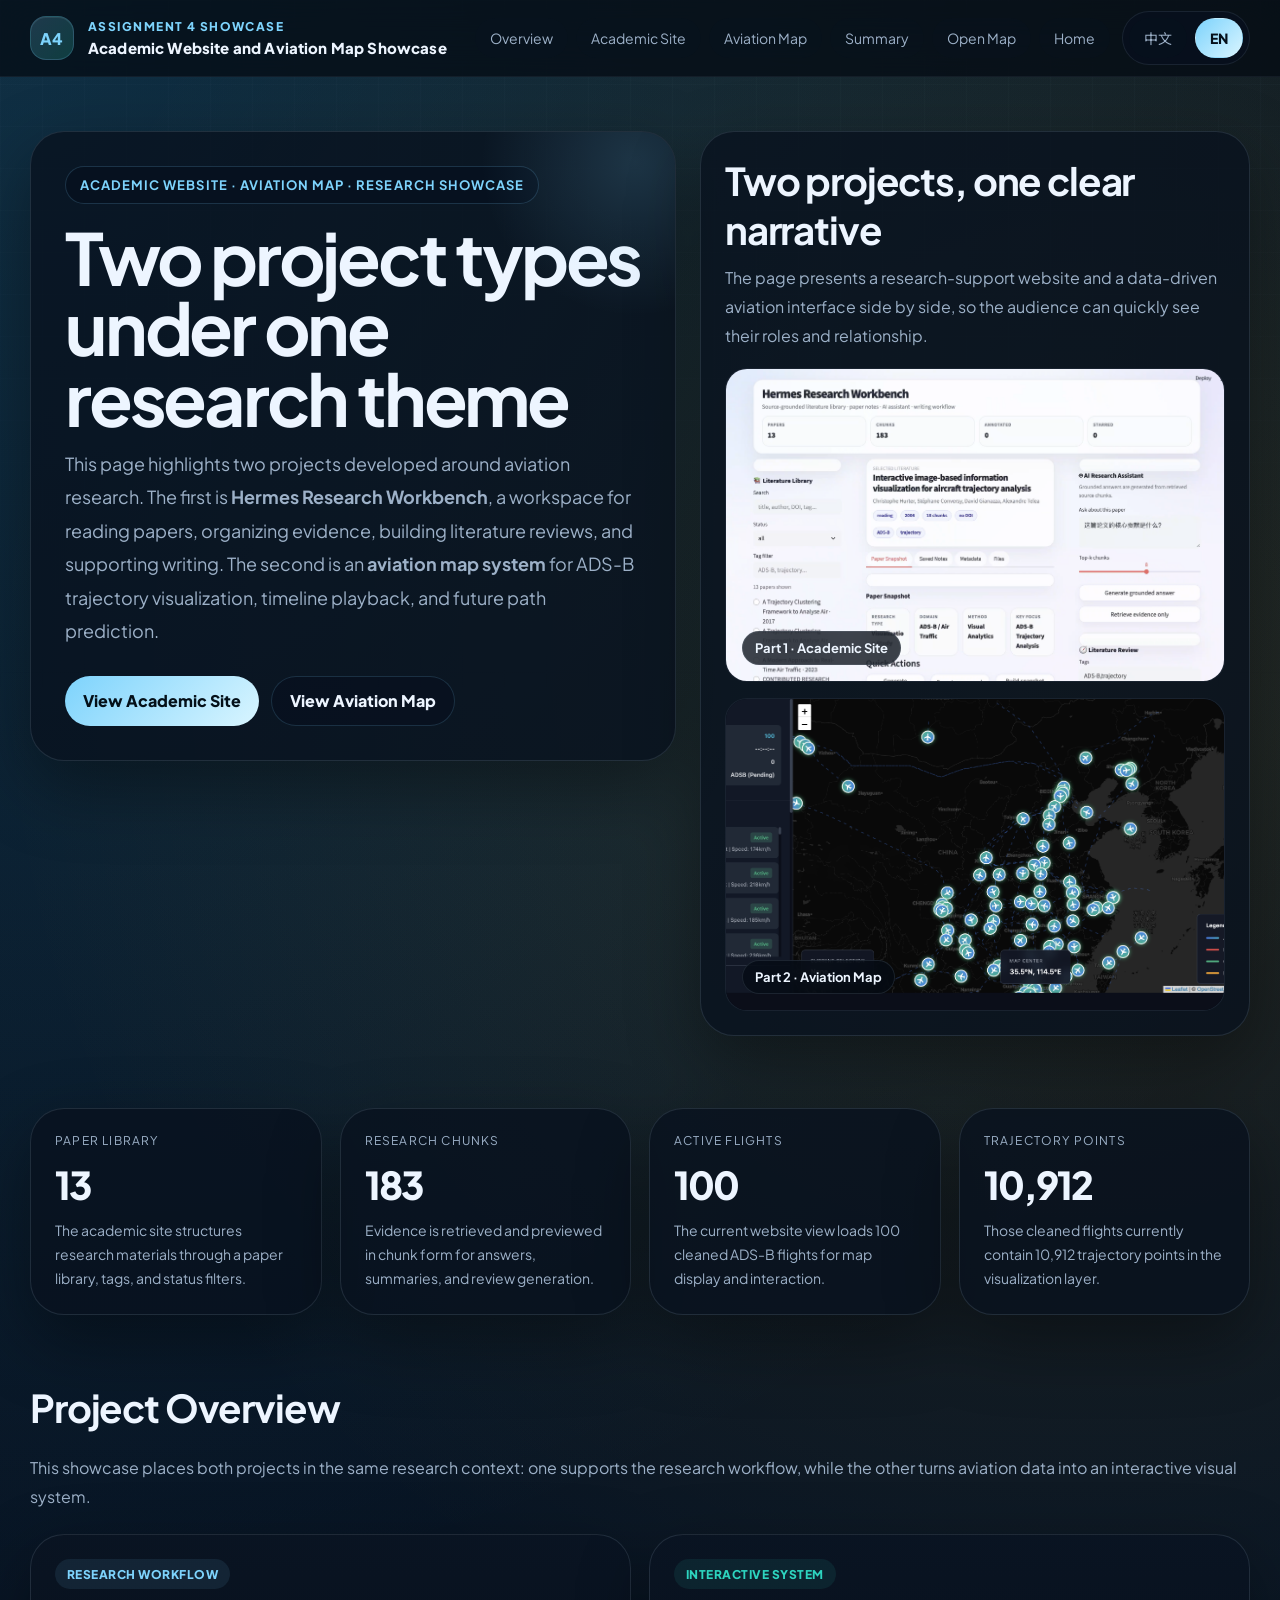
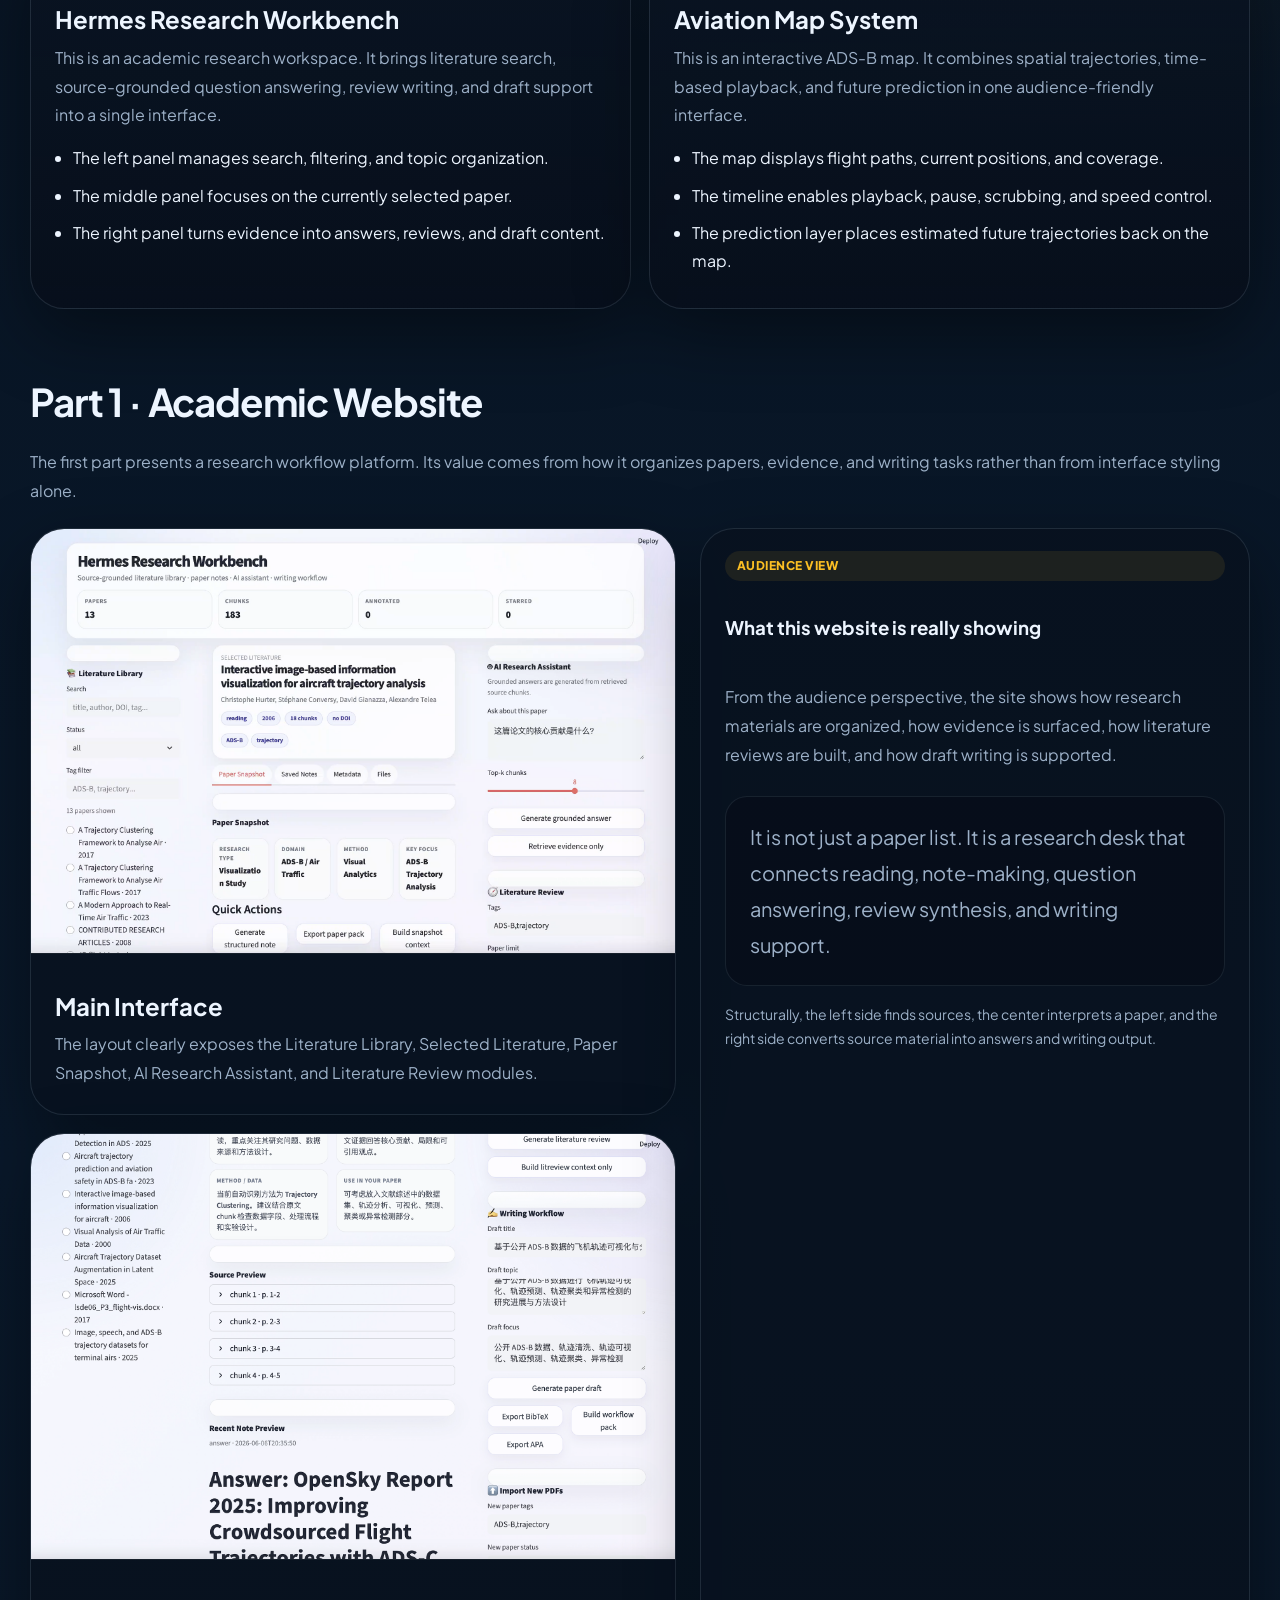
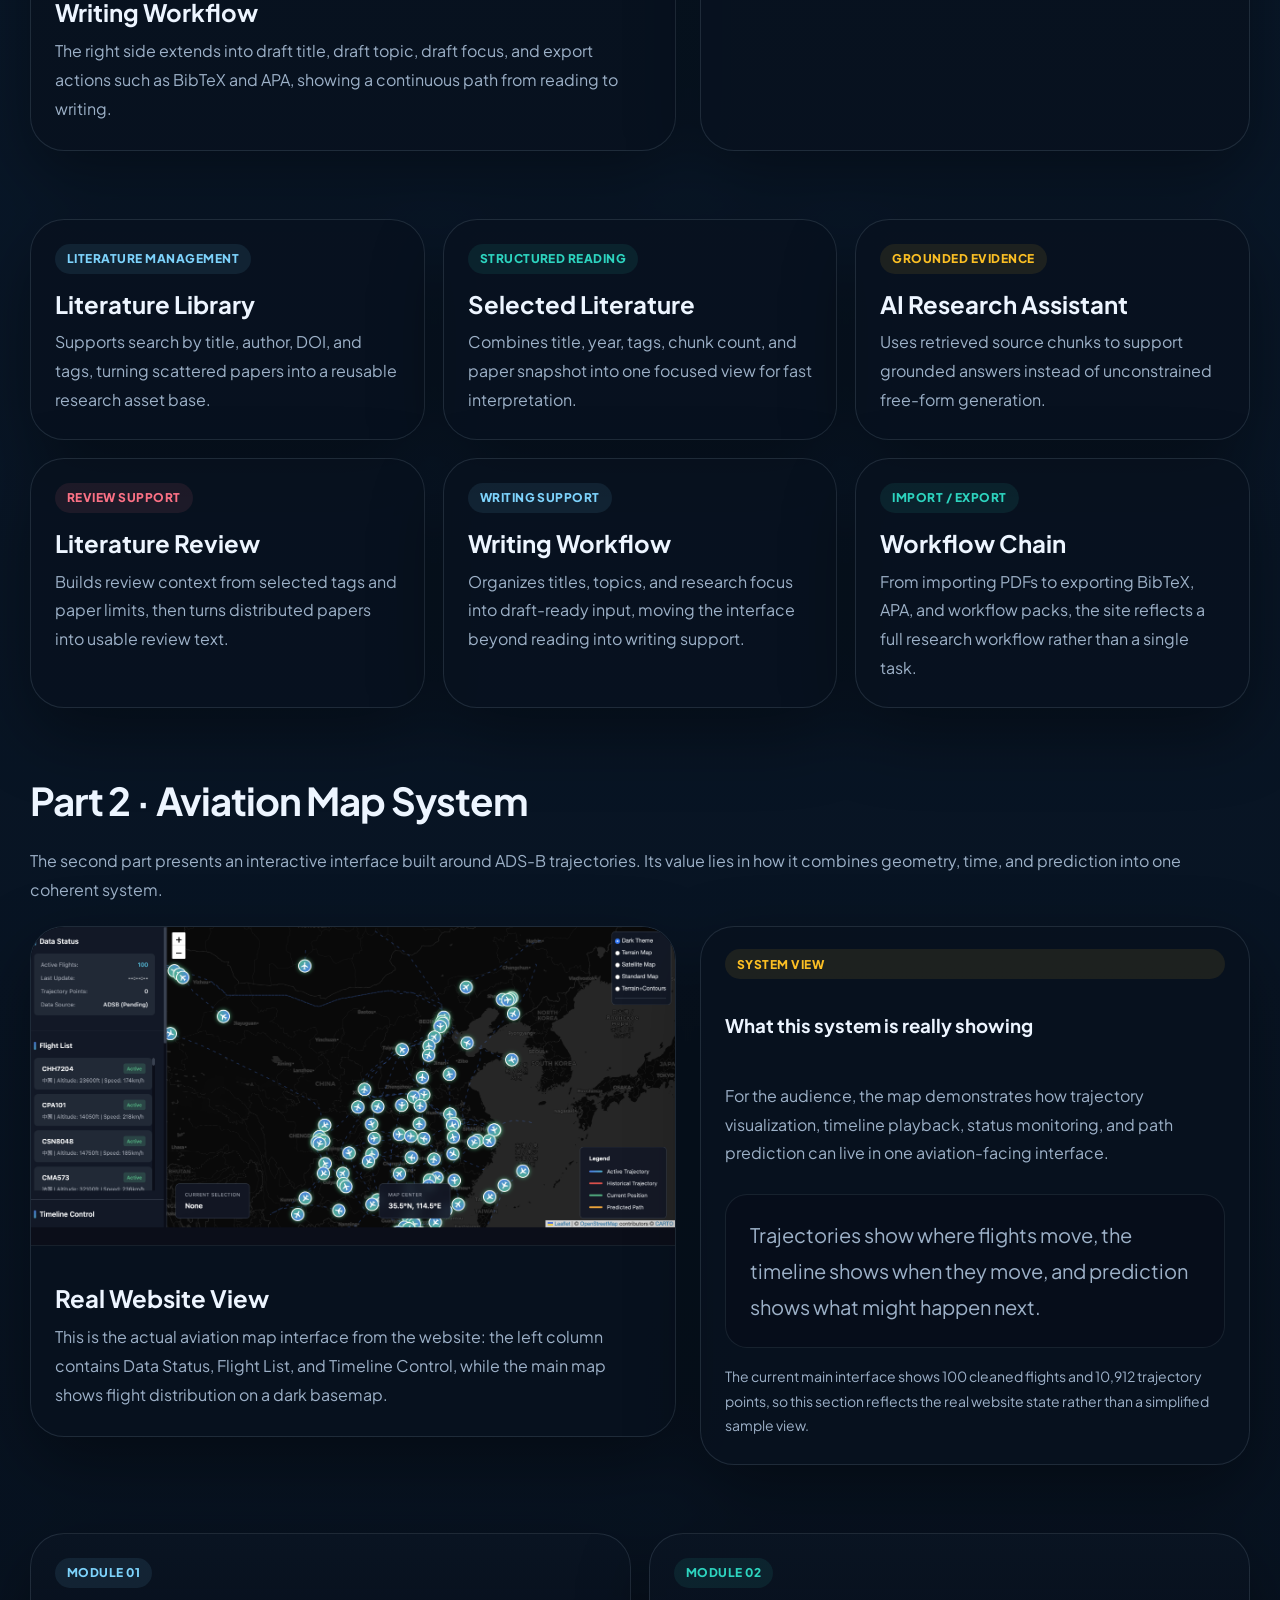
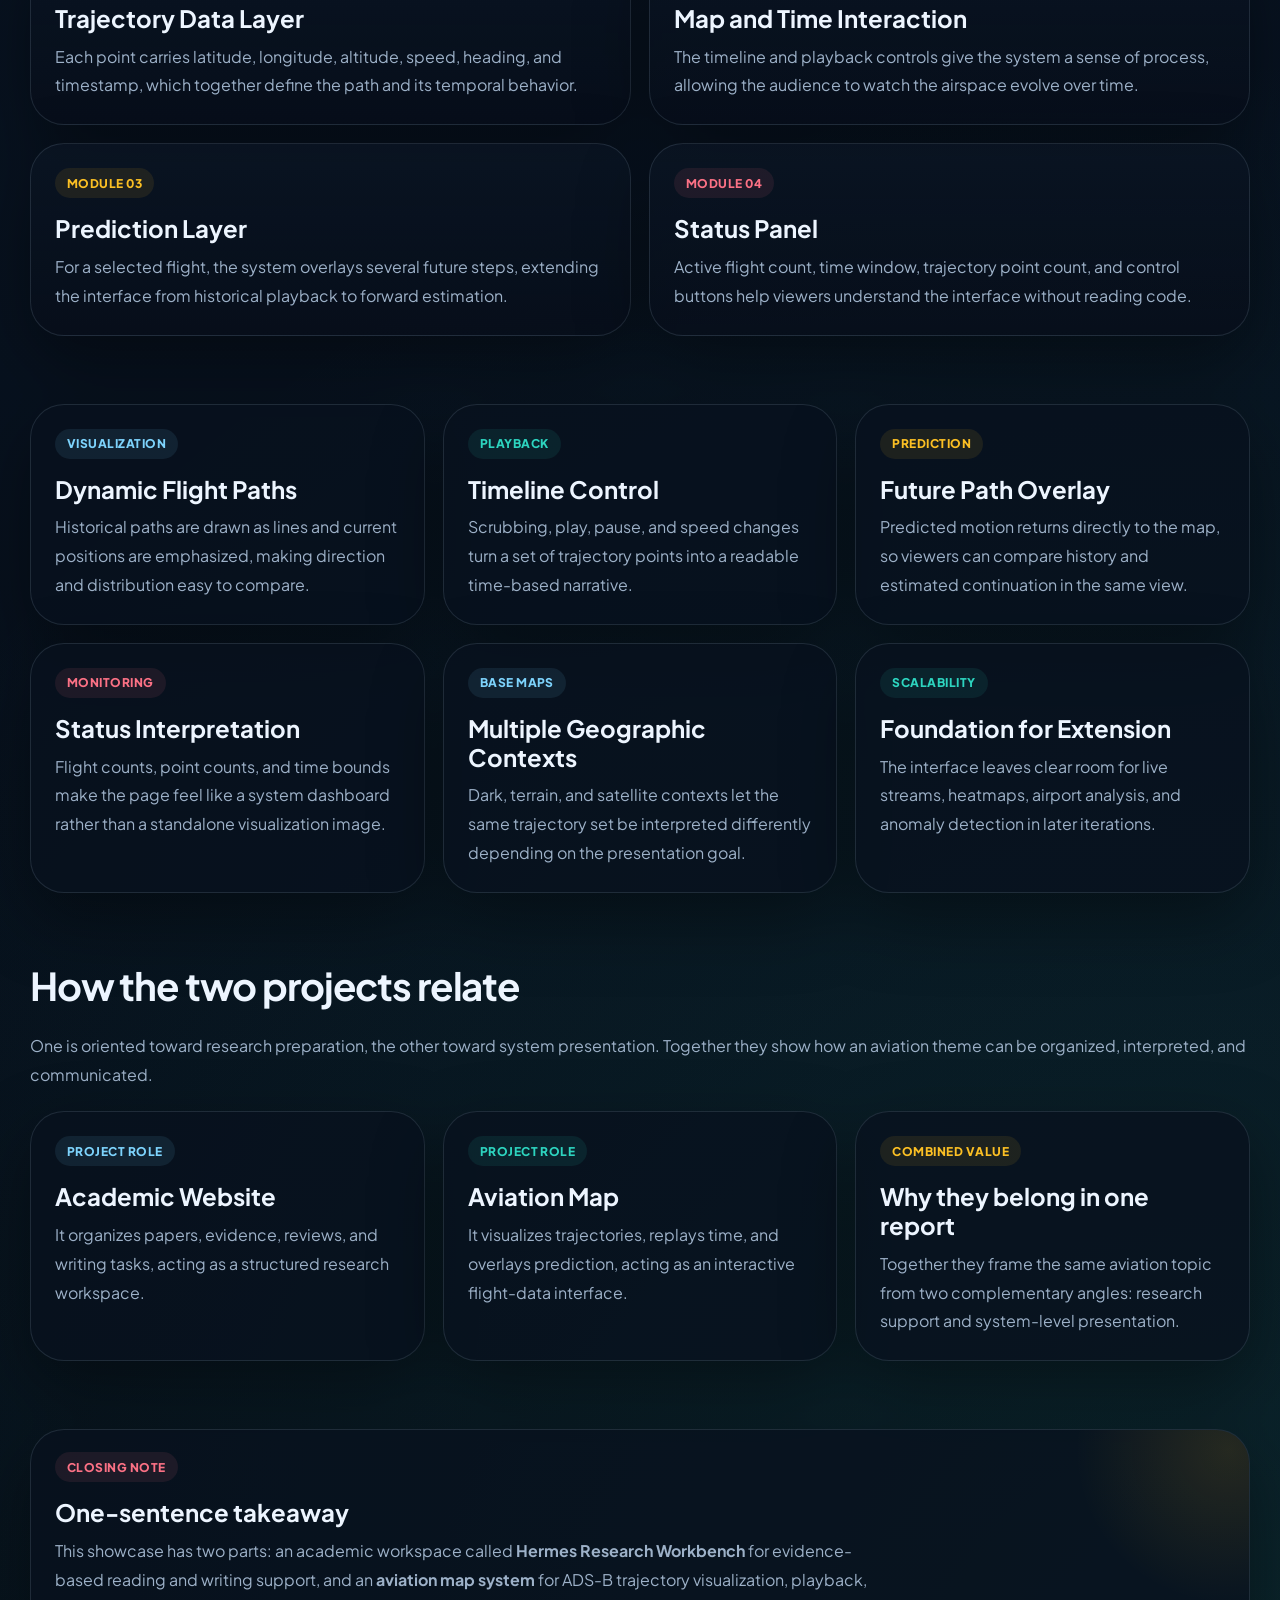
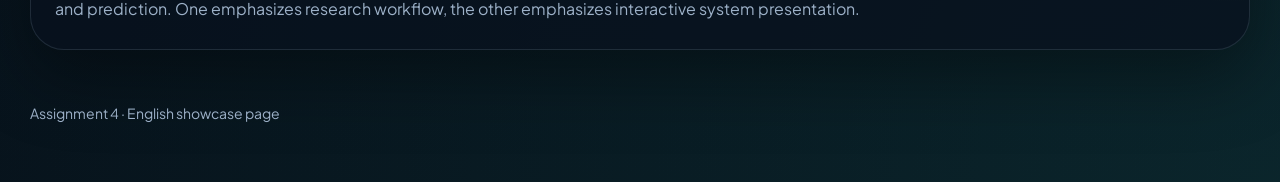
==== commit eb37104d: "revise ppt" ====
--- a/static/assignment4/index.html
+++ b/static/assignment4/index.html
@@ -311,32 +311,6 @@
             </div>
         </section>
 
-        <section>
-            <div class="split-grid">
-                <article class="image-card" data-reveal>
-                    <img src="../images/agent-story/prediction-real.png" alt="Real trajectory prediction screenshot from the aviation map">
-                    <div class="image-caption">
-                        <h3>Real Prediction Interface</h3>
-                        <p>
-                            This screenshot shows the actual prediction workflow in the website: the left-side prediction panel controls the selected flight and prediction steps, while the map overlays the future path with orange dashed segments and forecast markers.
-                        </p>
-                    </div>
-                </article>
-                <article class="panel panel-copy" data-reveal>
-                    <span class="pill pill-rose">Why It Works</span>
-                    <h3>Why this section is presentation-friendly</h3>
-                    <p>
-                        Compared with plain text or tables, this view makes it immediately clear how the system predicts the next segment of a selected flight and returns that result to the live map interface.
-                    </p>
-                    <ul class="bullet-list">
-                        <li>It reveals spatial patterns instead of only numeric values.</li>
-                        <li>It replays temporal change instead of only static outcomes.</li>
-                        <li>It visualizes prediction directly on top of the operational map instead of leaving it hidden in the backend.</li>
-                    </ul>
-                </article>
-            </div>
-        </section>
-
         <section id="summary">
             <div class="section-head" data-reveal>
                 <h2>How the two projects relate</h2>
